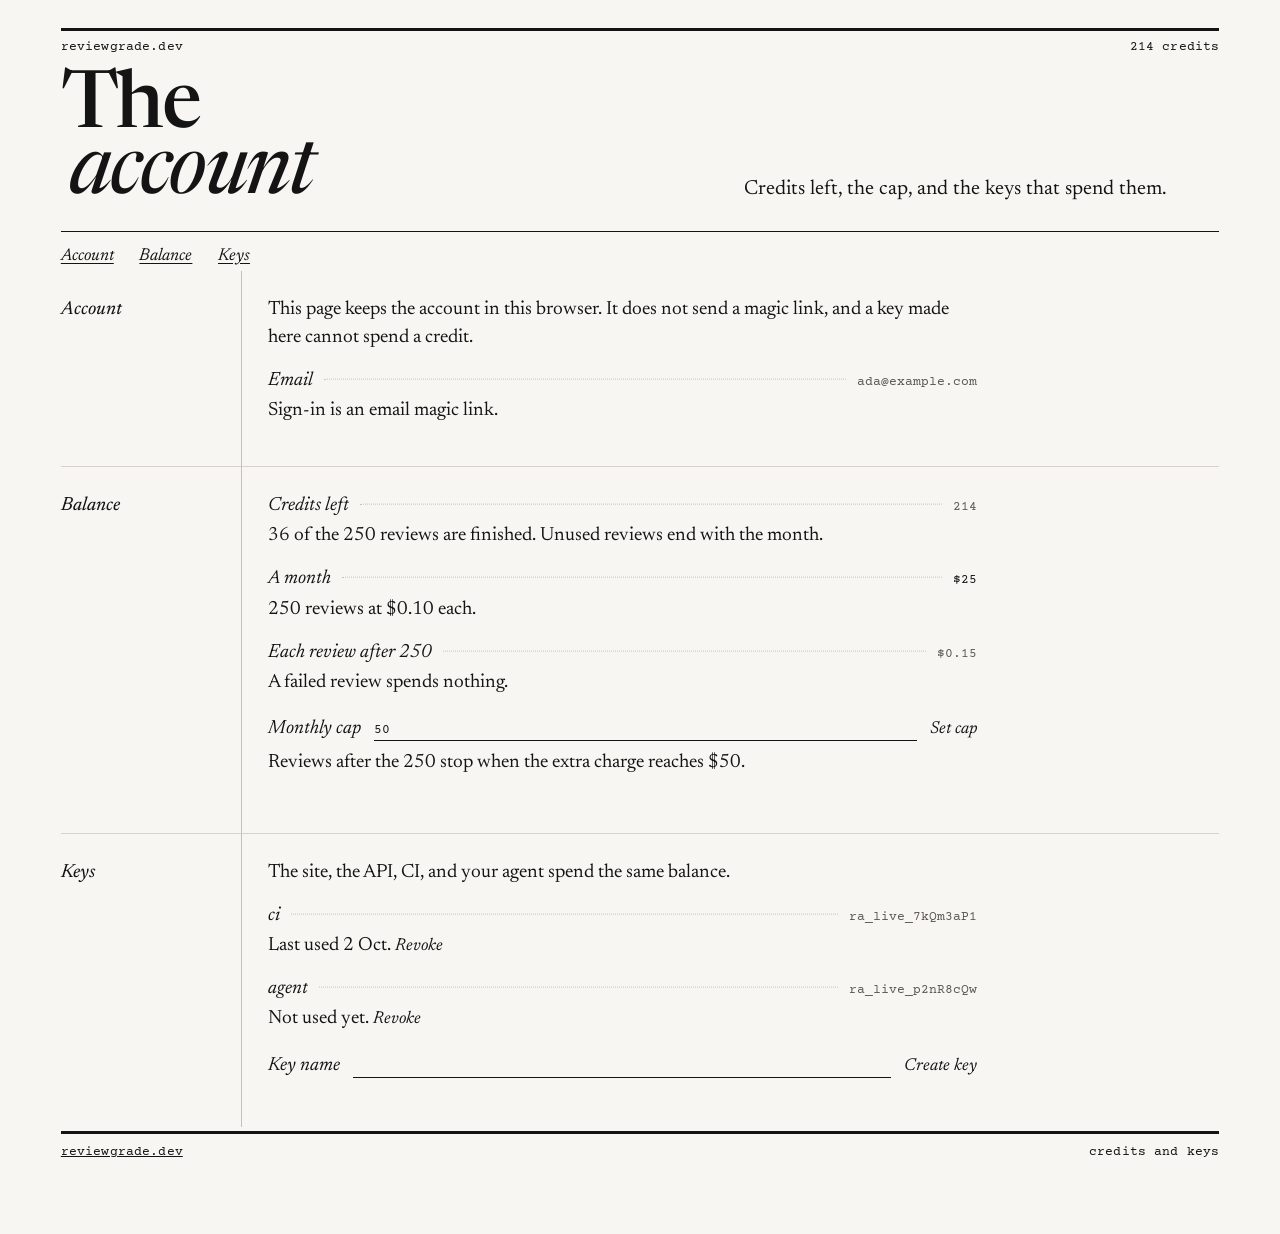
==== site/account.html @ 8f849b23 "feat(site): add the account page The account page shows credits left, the month, and the cap. The re" ====
<!DOCTYPE html>
<html lang="en">
<head>
  <meta charset="utf-8">
  <meta name="viewport" content="width=device-width, initial-scale=1">
  <title>Account, Review grade</title>
  <meta name="description" content="Credits left, the cap, and the keys that spend them.">
  <link rel="icon" href="data:image/svg+xml,%3Csvg xmlns='http://www.w3.org/2000/svg' viewBox='0 0 32 32'%3E%3Crect fill='%23f7f6f3' width='32' height='32'/%3E%3Cpath d='M5 23h22' stroke='%23b42318' stroke-width='2'/%3E%3C/svg%3E">
  <link rel="icon" href="data:image/svg+xml,%3Csvg xmlns='http://www.w3.org/2000/svg' viewBox='0 0 32 32'%3E%3Crect fill='%23171614' width='32' height='32'/%3E%3Cpath d='M5 23h22' stroke='%23ee7a6c' stroke-width='2'/%3E%3C/svg%3E" media="(prefers-color-scheme: dark)">
  <link rel="preconnect" href="https://fonts.googleapis.com">
  <link rel="preconnect" href="https://fonts.gstatic.com" crossorigin>
  <link href="https://fonts.googleapis.com/css2?family=Courier+Prime:ital,wght@0,400;0,700;1,400&family=Newsreader:ital,opsz,wght@0,6..72,400;0,6..72,500;0,6..72,600;1,6..72,400;1,6..72,500&display=swap" rel="stylesheet">
  <link rel="stylesheet" href="tokens.css">
  <link rel="stylesheet" href="review.css">
</head>
<body>
  <a class="skip" href="#account">Skip to the account</a>
  <div class="page">
    <header>
      <div class="running">
        <a href="index.html">reviewgrade.dev</a>
        <span id="running-credits">214 credits</span>
      </div>
      <div class="hero">
        <h1 class="quiet">The <span class="grade">account</span></h1>
        <p class="dek">Credits left, the cap, and the keys that spend them.</p>
      </div>
      <nav aria-label="Account">
        <a href="#account">Account</a>
        <a href="#balance">Balance</a>
        <a href="#keys">Keys</a>
      </nav>
    </header>

    <div class="body">
      <section class="section" id="account">
        <h2 class="mark">Account</h2>
        <div class="copy">
          <p>This page keeps the account in this browser. It does not send a magic link, and a key made here cannot spend a credit.</p>
          <div class="offer">
            <span class="name">Email</span>
            <span class="leaders" aria-hidden="true"></span>
            <span class="price" id="email">ada@example.com</span>
          </div>
          <p class="detail">Sign-in is an email magic link.</p>
        </div>
      </section>

      <section class="section" id="balance">
        <h2 class="mark">Balance</h2>
        <div class="copy">
          <div class="offer">
            <span class="name">Credits left</span>
            <span class="leaders" aria-hidden="true"></span>
            <span class="price" id="left">214</span>
          </div>
          <p class="detail" id="used-line">36 of the 250 reviews are finished. Unused reviews end with the month.</p>

          <div class="offer month">
            <span class="name">A month</span>
            <span class="leaders" aria-hidden="true"></span>
            <span class="price">$25</span>
          </div>
          <p class="detail">250 reviews at $0.10 each.</p>

          <div class="offer">
            <span class="name">Each review after 250</span>
            <span class="leaders" aria-hidden="true"></span>
            <span class="price">$0.15</span>
          </div>
          <p class="detail">A failed review spends nothing.</p>

          <form class="field" id="cap-form">
            <label for="cap">Monthly cap</label>
            <input id="cap" name="cap" inputmode="numeric" autocomplete="off" value="50">
            <button class="act" type="submit">Set cap</button>
          </form>
          <p class="detail" id="cap-line">Reviews after the 250 stop when the extra charge reaches $50.</p>
          <p class="detail" id="cap-note" hidden></p>
        </div>
      </section>

      <section class="section" id="keys">
        <h2 class="mark">Keys</h2>
        <div class="copy">
          <p>The site, the API, CI, and your agent spend the same balance.</p>
          <div id="key-list">
            <div class="offer">
              <span class="name">ci</span>
              <span class="leaders" aria-hidden="true"></span>
              <span class="price">ra_live_7kQm3aP1</span>
            </div>
            <p class="detail">Last used 2 Oct. <button class="act" type="button">Revoke</button></p>
            <div class="offer">
              <span class="name">agent</span>
              <span class="leaders" aria-hidden="true"></span>
              <span class="price">ra_live_p2nR8cQw</span>
            </div>
            <p class="detail">Not used yet. <button class="act" type="button">Revoke</button></p>
          </div>

          <form class="field" id="key-form">
            <label for="key-name">Key name</label>
            <input id="key-name" name="name" autocomplete="off" maxlength="40">
            <button class="act" type="submit">Create key</button>
          </form>
          <p class="detail" id="key-note" hidden></p>
          <div class="secret" id="secret" hidden>
            <p>Copy this secret now. This page shows it once and does not call the API.</p>
            <pre><code id="secret-value"></code></pre>
            <button class="act" id="secret-hide" type="button">Hide secret</button>
          </div>
        </div>
      </section>
    </div>

    <footer>
      <a href="index.html">reviewgrade.dev</a>
      <span>credits and keys</span>
    </footer>
  </div>
  <script src="account.js"></script>
</body>
</html>
---- site/tokens.css ----
/* Review grade. Paper, ink, and one red mark. Each color is the day value, then the night value. */

:root {
  color-scheme: light dark;

  --paper: light-dark(#f7f6f3, #171614);
  --ink: light-dark(#141414, #f4f1ea);
  --muted: light-dark(#5c5954, #a39e96);
  --rule: light-dark(#d5d3cc, #322f2c);
  --spine: light-dark(#c4c1b8, #3f3c38);
  --red: light-dark(#b42318, #ee7a6c);
  --green: light-dark(#1a5c32, #74b892);
  --wash-add: light-dark(#e4f0e7, #1a2620);
  --wash-del: light-dark(#f8ebe8, #241e1c);
  --wash-bad: light-dark(#f6d4ce, #3a2c28);
  --wash-note: light-dark(#f8ece8, #261f1c);
  --wash-hot: light-dark(#f0c2ba, #46312d);
  --selection: light-dark(#f3cfc8, #3f2e2a);

  --serif: "Newsreader", "Iowan Old Style", Palatino, Georgia, serif;
  --mono: "Courier Prime", "Courier New", Courier, monospace;

  --text: 1.2rem;
  --text-dek: 1.28rem;
  --text-note: 1.05rem;
  --text-code: 0.92rem;
  --text-figure: 0.84rem;
  --text-meta: 0.82rem;
  --text-tag: 0.78rem;

  --page: 78rem;
  --measure: 46rem;
  --gutter: 11.25rem;
  --row: 1.65rem;
}
---- site/review.css ----
/* Components. The homepage and the specimen page both use this file. */

* { box-sizing: border-box; }

html { scroll-behavior: smooth; }

body {
  margin: 0;
  background: var(--paper);
  color: var(--ink);
  font-family: var(--serif);
  font-size: var(--text);
  line-height: 1.45;
  font-optical-sizing: auto;
  text-wrap: pretty;
}

::selection {
  background: var(--selection);
  color: var(--ink);
}

:focus-visible {
  outline: 2px solid var(--red);
  outline-offset: 3px;
}

.skip {
  position: absolute;
  left: 1rem;
  top: -4rem;
  background: var(--ink);
  color: var(--paper);
  padding: 0.4rem 0.7rem;
}

.skip:focus { top: 1rem; }

.page {
  max-width: var(--page);
  margin: 0 auto;
  padding: 1.75rem clamp(1.15rem, 3.5vw, 3rem) 4.5rem;
}

.running,
footer {
  display: flex;
  justify-content: space-between;
  gap: 1rem;
  font-family: var(--mono);
  font-size: var(--text-meta);
  letter-spacing: 0.01em;
}

.running {
  border-top: 3px solid var(--ink);
  padding-top: 0.45rem;
}

.running.in-copy { margin: 1.35rem 0 0.85rem; }

footer {
  border-top: 3px solid var(--ink);
  margin-top: 0.25rem;
  padding-top: 0.55rem;
}

.hero {
  display: grid;
  grid-template-columns: minmax(0, 1.15fr) minmax(16rem, 0.85fr);
  gap: 2rem 2.5rem;
  align-items: end;
  padding: 1.15rem 0 1.35rem;
  border-bottom: 1px solid var(--ink);
}

h1 {
  margin: 0;
  font-weight: 500;
  font-size: clamp(4.6rem, 8.6vw, 7.4rem);
  line-height: 0.84;
  letter-spacing: -0.03em;
}

h1 .grade {
  display: block;
  font-style: italic;
  font-weight: 450;
  padding-left: 0.12em;
}

h1.quiet {
  font-size: clamp(3.4rem, 6.2vw, 5.2rem);
}

.dek {
  margin: 0 0 0.35rem;
  font-size: var(--text-dek);
  line-height: 1.35;
  max-width: 28rem;
}

nav {
  display: flex;
  flex-wrap: wrap;
  gap: 0.35rem 1.6rem;
  padding: 0.75rem 0 0.15rem;
}

nav a {
  color: var(--ink);
  font-style: italic;
  font-size: 1.08rem;
  text-underline-offset: 0.18em;
}

nav a:hover { color: var(--red); }

a { color: inherit; }

.body { position: relative; }

.body::before {
  content: "";
  position: absolute;
  left: var(--gutter);
  top: 0;
  bottom: 0;
  width: 1px;
  background: var(--spine);
}

.section {
  display: grid;
  grid-template-columns: var(--gutter) minmax(0, 1fr);
  border-top: 1px solid var(--rule);
}

.section:first-child { border-top: 0; }

.mark {
  margin: 0;
  padding: 1.7rem 1.35rem 1rem 0;
  font-style: italic;
  font-weight: 450;
  font-size: var(--text);
  line-height: 1.25;
  position: sticky;
  top: 1rem;
  align-self: start;
}

.copy {
  padding: 1.55rem 0 2.6rem 1.7rem;
  max-width: var(--measure);
}

.copy p { margin: 0 0 0.95rem; }

.copy p:last-child { margin-bottom: 0; }

.wide { max-width: none; }

.file {
  margin: 0.35rem 0 0;
  padding: 0.4rem 0;
  border-top: 1px solid var(--ink);
  font-family: var(--mono);
  font-size: 0.86rem;
}

.hunk {
  display: grid;
  grid-template-columns: minmax(0, 1fr) minmax(15.5rem, 20.5rem);
  column-gap: 1.7rem;
  align-items: start;
}

.code {
  overflow-x: auto;
  font-family: var(--mono);
  font-size: var(--text-code);
  line-height: var(--row);
}

.row {
  display: grid;
  grid-template-columns: 2.15rem 0.9rem minmax(0, 1fr);
  column-gap: 0.4rem;
  height: var(--row);
}

.ln {
  text-align: right;
  color: var(--muted);
  font-variant-numeric: tabular-nums;
}

.ln.hot { color: var(--red); }

.sg { color: var(--muted); }

.src {
  white-space: pre;
  padding: 0 0.45rem;
}

.src.del {
  background: var(--wash-del);
  color: var(--red);
}

.src.add {
  background: var(--wash-add);
  color: var(--green);
}

.src.bad {
  background: var(--wash-bad);
  color: var(--red);
}

.sg.del,
.sg.bad { color: var(--red); }

.sg.add { color: var(--green); }

.markbad {
  text-decoration: underline;
  text-decoration-color: var(--red);
  text-decoration-thickness: 1.5px;
  text-underline-offset: 0.18em;
}

.note {
  margin-top: calc(var(--row) * 5);
  padding-top: 0.12rem;
  border-top: 1px solid var(--red);
  font-family: var(--serif);
  font-size: var(--text-note);
  line-height: 1.35;
}

.note.flush { margin-top: 0; }

.hunk:has(.row.bad:hover) .note,
.note:hover { background: var(--wash-note); }

.row.bad:hover .src { background: var(--wash-hot); }

.where {
  margin: 0 0 0.4rem;
  font-family: var(--mono);
  font-size: var(--text-tag);
  color: var(--red);
}

.note p { margin: 0 0 0.55rem; }

.note .break { font-style: italic; }

.tag {
  font-family: var(--mono);
  font-style: normal;
  font-size: var(--text-tag);
  margin-right: 0.4rem;
  color: var(--muted);
}

.fig { margin: 1.35rem 0 0; }

.fig + p { margin-top: 1.15rem; }

.figcap {
  margin: 0 0 0.35rem;
  font-style: italic;
}

pre {
  margin: 0;
  padding: 0.85rem 0 0.95rem;
  border-top: 1px solid var(--ink);
  border-bottom: 1px solid var(--ink);
  background: transparent;
  font-family: var(--mono);
  font-size: var(--text-figure);
  line-height: 1.55;
  overflow-x: auto;
  white-space: pre-wrap;
  overflow-wrap: break-word;
  max-width: 100%;
}

.offer {
  display: flex;
  align-items: baseline;
  gap: 0.7rem;
  margin: 0 0 0.15rem;
}

.offer .name { font-style: italic; }

.leaders {
  flex: 1;
  border-bottom: 1px dotted var(--spine);
  transform: translateY(-0.28em);
}

.offer .price {
  font-family: var(--mono);
  font-size: var(--text-figure);
  color: var(--muted);
  white-space: nowrap;
}

.detail {
  margin: 0 0 1.15rem;
  color: var(--ink);
}

.field {
  display: flex;
  flex-wrap: wrap;
  align-items: baseline;
  gap: 0.35rem 0.8rem;
  margin: 1.15rem 0 0.35rem;
}

.field label {
  font-style: italic;
}

.field input {
  flex: 1 1 8rem;
  min-width: 0;
  margin: 0;
  padding: 0.15rem 0;
  border: 0;
  border-bottom: 1px solid var(--ink);
  border-radius: 0;
  background: transparent;
  color: var(--ink);
  font-family: var(--mono);
  font-size: var(--text-figure);
}

.act {
  margin: 0;
  padding: 0;
  border: 0;
  background: none;
  color: var(--ink);
  font-family: var(--serif);
  font-style: italic;
  font-size: 1.08rem;
  cursor: pointer;
}

.act:hover { color: var(--red); }

.secret { margin-top: 1.15rem; }

.offer.month .price {
  color: var(--ink);
}

.home #price .rate {
  white-space: nowrap;
  background-image: linear-gradient(var(--ink), var(--ink));
  background-repeat: no-repeat;
  background-position: left calc(100% - 0.12em);
  background-size: 100% 1px;
}

.swatches {
  display: grid;
  grid-template-columns: repeat(auto-fill, minmax(7.5rem, 1fr));
  gap: 1.1rem 1.25rem;
  margin: 0;
  padding: 0;
  list-style: none;
}

.swatches li { margin: 0; }

.chip {
  display: block;
  height: 3.2rem;
  border: 1px solid var(--rule);
  margin-bottom: 0.4rem;
}

.swatches .name {
  display: block;
  font-family: var(--mono);
  font-size: var(--text-tag);
  color: var(--muted);
}

.swatches .role {
  display: block;
  font-style: italic;
  font-size: 1.02rem;
  line-height: 1.3;
}

.sample-serif { margin: 0 0 0.85rem; }

.sample-mono {
  margin: 0 0 0.35rem;
  font-family: var(--mono);
  font-size: var(--text-figure);
  white-space: pre;
}

.copy p.sample-mono { margin: 0; line-height: 1.55; }

.copy p.sample-mono + p:not(.sample-mono) { margin-top: 0.95rem; }

.rules { margin: 0; }

.rules div { margin: 0 0 1rem; }

.rules p {
  margin: 0.35rem 0 0;
  font-style: italic;
}

.rule-mast { border-top: 3px solid var(--ink); }

.rule-ink { border-top: 1px solid var(--ink); }

.rule-section { border-top: 1px solid var(--rule); }

.rule-dot { border-top: 1px dotted var(--spine); }

.running a { text-decoration: none; }

.running a:hover { color: var(--red); }

.sample-mono.is-muted { color: var(--muted); }

@media (max-width: 980px) {
  .hunk { grid-template-columns: minmax(0, 1fr); }
  .note { margin-top: 0.9rem; }
  .note.flush { margin-top: 0.9rem; }
  .body::before { display: none; }
  .section { grid-template-columns: minmax(0, 1fr); }
  .mark {
    position: static;
    padding: 1.15rem 0 0;
  }
  .copy {
    padding: 0.45rem 0 1.8rem;
    min-width: 0;
  }
  .hunk,
  .code,
  pre { min-width: 0; }
}

@media (max-width: 760px) {
  h1 { font-size: 4.15rem; }
  .hero { grid-template-columns: 1fr; gap: 0.9rem; align-items: start; }
  .dek { margin: 0; }
  .running { flex-wrap: wrap; }
  footer { flex-direction: column; align-items: flex-start; gap: 0.3rem; }
  .hunk { --row: 1.4rem; }
  .code { font-size: 0.78rem; }
  .row { grid-template-columns: 1.7rem 0.75rem minmax(0, 1fr); }
}

@media (prefers-reduced-motion: no-preference) {
  .home .running {
    border-top-color: transparent;
    background-image: linear-gradient(var(--ink), var(--ink));
    background-repeat: no-repeat;
    background-position: top left;
    background-size: 0 3px;
    animation: draw-mast 680ms linear forwards;
  }

  .home .hero {
    border-bottom-color: transparent;
    background-image: linear-gradient(var(--ink), var(--ink));
    background-repeat: no-repeat;
    background-position: bottom left;
    background-size: 0 1px;
    animation: draw-rule 560ms linear 140ms forwards;
  }

  .home .body::before {
    transform-origin: top center;
    animation: draw-spine 1000ms linear 80ms forwards;
  }

  @supports (animation-timeline: view()) {
    .home .markbad {
      text-decoration: none;
      background-image: linear-gradient(var(--red), var(--red));
      background-repeat: no-repeat;
      background-position: left calc(100% - 0.18em);
      background-size: 100% 1.5px;
      animation-name: draw-mark;
      animation-duration: auto;
      animation-timing-function: linear;
      animation-fill-mode: both;
      animation-timeline: view();
      animation-range: entry 0% cover 30%;
    }

    .home .note {
      border-top-color: transparent;
      background-image: linear-gradient(var(--red), var(--red));
      background-repeat: no-repeat;
      background-position: top left;
      background-size: 100% 1px;
      animation-name: draw-note;
      animation-duration: auto;
      animation-timing-function: linear;
      animation-fill-mode: both;
      animation-timeline: view();
      animation-range: entry 0% entry 36px;
    }

    .home .offer {
      view-timeline-name: --offer;
    }

    .home .leaders {
      animation-name: draw-leaders;
      animation-duration: auto;
      animation-timing-function: linear;
      animation-fill-mode: both;
      animation-timeline: --offer;
      animation-range: entry 0% entry 100%;
    }

    .home #price .rate {
      animation-name: draw-rate;
      animation-duration: auto;
      animation-timing-function: linear;
      animation-fill-mode: both;
      animation-timeline: view();
      animation-range: contain 0% contain 60%;
    }

    .home footer {
      border-top-color: transparent;
      background-image: linear-gradient(var(--ink), var(--ink));
      background-repeat: no-repeat;
      background-position: top left;
      background-size: 100% 3px;
      animation-name: draw-mast;
      animation-duration: auto;
      animation-timing-function: linear;
      animation-fill-mode: both;
      animation-timeline: view();
      animation-range: entry 0% entry 100%;
    }
  }
}

@keyframes draw-mast {
  from { background-size: 0 3px; }
  to { background-size: 100% 3px; }
}
@keyframes draw-rule { to { background-size: 100% 1px; } }
@keyframes draw-spine { from { transform: scaleY(0); } to { transform: scaleY(1); } }
@keyframes draw-mark { from { background-size: 0 1.5px; } to { background-size: 100% 1.5px; } }
@keyframes draw-note { from { background-size: 0 1px; } to { background-size: 100% 1px; } }
@keyframes draw-leaders { from { clip-path: inset(0 100% 0 0); } to { clip-path: inset(0 0 0 0); } }
@keyframes draw-rate {
  from { background-size: 0 1px; }
  to { background-size: 100% 1px; }
}

@media (prefers-reduced-motion: reduce) {
  html { scroll-behavior: auto; }
  .home .running,
  .home .hero,
  .home .body::before,
  .home .markbad,
  .home .note,
  .home .leaders,
  .home #price .rate,
  .home footer {
    animation: none;
  }
}
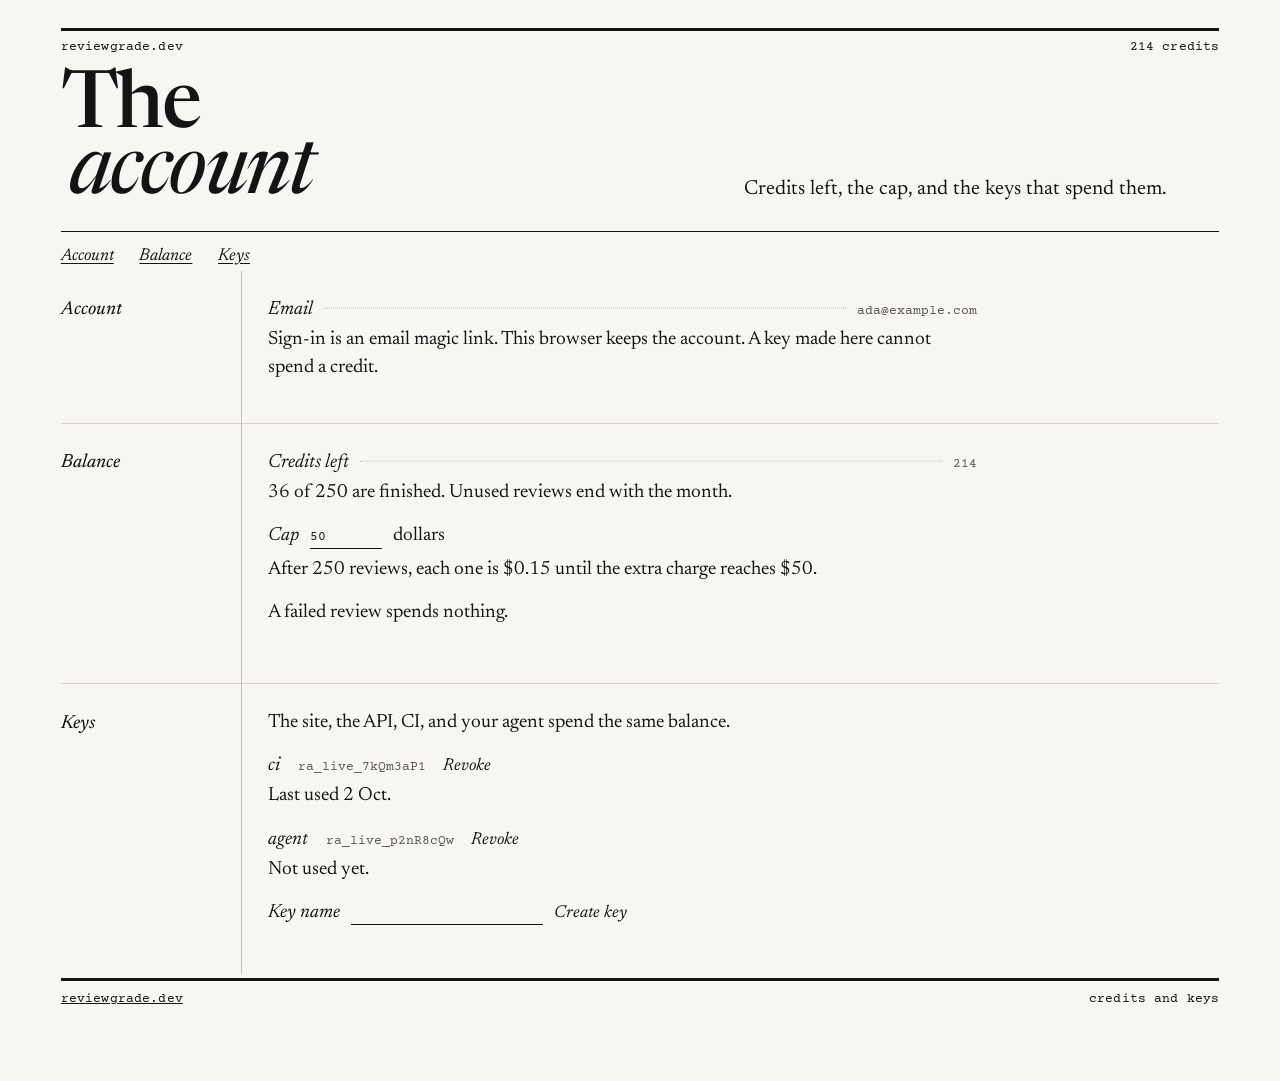
==== commit b8b4be83: "fix(site): keep account controls with their values The cap is a short field. Typing a whole number u" ====
--- a/site/account.html
+++ b/site/account.html
@@ -36,13 +36,12 @@
       <section class="section" id="account">
         <h2 class="mark">Account</h2>
         <div class="copy">
-          <p>This page keeps the account in this browser. It does not send a magic link, and a key made here cannot spend a credit.</p>
           <div class="offer">
             <span class="name">Email</span>
             <span class="leaders" aria-hidden="true"></span>
             <span class="price" id="email">ada@example.com</span>
           </div>
-          <p class="detail">Sign-in is an email magic link.</p>
+          <p class="detail">Sign-in is an email magic link. This browser keeps the account. A key made here cannot spend a credit.</p>
         </div>
       </section>
 
@@ -54,28 +53,15 @@
             <span class="leaders" aria-hidden="true"></span>
             <span class="price" id="left">214</span>
           </div>
-          <p class="detail" id="used-line">36 of the 250 reviews are finished. Unused reviews end with the month.</p>
-
-          <div class="offer month">
-            <span class="name">A month</span>
-            <span class="leaders" aria-hidden="true"></span>
-            <span class="price">$25</span>
-          </div>
-          <p class="detail">250 reviews at $0.10 each.</p>
-
-          <div class="offer">
-            <span class="name">Each review after 250</span>
-            <span class="leaders" aria-hidden="true"></span>
-            <span class="price">$0.15</span>
-          </div>
-          <p class="detail">A failed review spends nothing.</p>
+          <p class="detail" id="used-line">36 of 250 are finished. Unused reviews end with the month.</p>
 
           <form class="field" id="cap-form">
-            <label for="cap">Monthly cap</label>
+            <label for="cap">Cap</label>
             <input id="cap" name="cap" inputmode="numeric" autocomplete="off" value="50">
-            <button class="act" type="submit">Set cap</button>
+            <span>dollars</span>
           </form>
-          <p class="detail" id="cap-line">Reviews after the 250 stop when the extra charge reaches $50.</p>
+          <p class="detail" id="cap-line">After 250 reviews, each one is $0.15 until the extra charge reaches $50.</p>
+          <p class="detail">A failed review spends nothing.</p>
           <p class="detail" id="cap-note" hidden></p>
         </div>
       </section>
@@ -85,18 +71,18 @@
         <div class="copy">
           <p>The site, the API, CI, and your agent spend the same balance.</p>
           <div id="key-list">
-            <div class="offer">
+            <div class="key">
               <span class="name">ci</span>
-              <span class="leaders" aria-hidden="true"></span>
-              <span class="price">ra_live_7kQm3aP1</span>
+              <span class="prefix">ra_live_7kQm3aP1</span>
+              <button class="act" type="button">Revoke</button>
+              <p class="detail">Last used 2 Oct.</p>
             </div>
-            <p class="detail">Last used 2 Oct. <button class="act" type="button">Revoke</button></p>
-            <div class="offer">
+            <div class="key">
               <span class="name">agent</span>
-              <span class="leaders" aria-hidden="true"></span>
-              <span class="price">ra_live_p2nR8cQw</span>
+              <span class="prefix">ra_live_p2nR8cQw</span>
+              <button class="act" type="button">Revoke</button>
+              <p class="detail">Not used yet.</p>
             </div>
-            <p class="detail">Not used yet. <button class="act" type="button">Revoke</button></p>
           </div>
 
           <form class="field" id="key-form">
--- a/site/review.css
+++ b/site/review.css
@@ -320,10 +320,17 @@
 
 .field {
   display: flex;
-  flex-wrap: wrap;
+  flex-wrap: nowrap;
   align-items: baseline;
-  gap: 0.35rem 0.8rem;
-  margin: 1.15rem 0 0.35rem;
+  justify-content: flex-start;
+  gap: 0.45rem 0.7rem;
+  margin: 0.2rem 0 0.35rem;
+}
+
+.field label,
+.field .act {
+  flex: 0 0 auto;
+  white-space: nowrap;
 }
 
 .field label {
@@ -331,8 +338,10 @@
 }
 
 .field input {
-  flex: 1 1 8rem;
+  flex: 0 1 12rem;
+  width: 12rem;
   min-width: 0;
+  max-width: 100%;
   margin: 0;
   padding: 0.15rem 0;
   border: 0;
@@ -342,6 +351,40 @@
   color: var(--ink);
   font-family: var(--mono);
   font-size: var(--text-figure);
+}
+
+.field input#cap {
+  flex: 0 0 4.5rem;
+  width: 4.5rem;
+}
+
+.key {
+  display: grid;
+  grid-template-columns: minmax(0, max-content) minmax(0, max-content) auto;
+  column-gap: 1.1rem;
+  row-gap: 0.15rem;
+  align-items: baseline;
+  justify-content: start;
+  min-width: 0;
+  max-width: 100%;
+  margin: 0 0 0.95rem;
+}
+
+.key .name {
+  font-style: italic;
+  overflow-wrap: anywhere;
+}
+
+.key .prefix {
+  font-family: var(--mono);
+  font-size: var(--text-figure);
+  color: var(--muted);
+  overflow-wrap: anywhere;
+}
+
+.copy .key .detail {
+  grid-column: 1 / -1;
+  margin: 0;
 }
 
 .act {
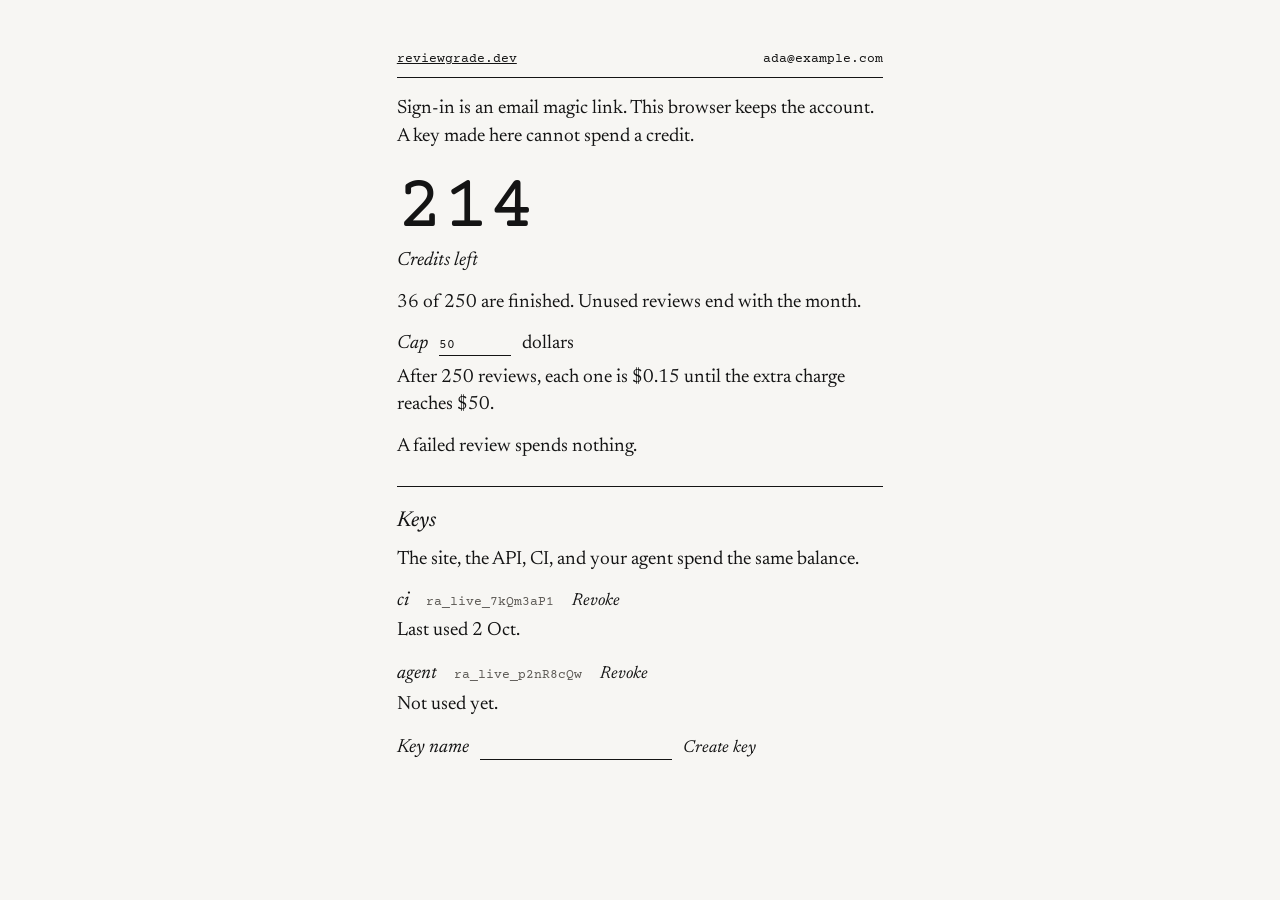
==== commit 06b4e58e: "feat(site): make the account page a ledger The account page no longer uses the homepage title, conte" ====
--- a/site/account.html
+++ b/site/account.html
@@ -13,97 +13,58 @@
   <link rel="stylesheet" href="tokens.css">
   <link rel="stylesheet" href="review.css">
 </head>
-<body>
-  <a class="skip" href="#account">Skip to the account</a>
+<body class="account">
+  <a class="skip" href="#balance">Skip to the balance</a>
   <div class="page">
     <header>
-      <div class="running">
-        <a href="index.html">reviewgrade.dev</a>
-        <span id="running-credits">214 credits</span>
-      </div>
-      <div class="hero">
-        <h1 class="quiet">The <span class="grade">account</span></h1>
-        <p class="dek">Credits left, the cap, and the keys that spend them.</p>
-      </div>
-      <nav aria-label="Account">
-        <a href="#account">Account</a>
-        <a href="#balance">Balance</a>
-        <a href="#keys">Keys</a>
-      </nav>
+      <a href="index.html">reviewgrade.dev</a>
+      <span id="email">ada@example.com</span>
     </header>
-
-    <div class="body">
-      <section class="section" id="account">
-        <h2 class="mark">Account</h2>
-        <div class="copy">
-          <div class="offer">
-            <span class="name">Email</span>
-            <span class="leaders" aria-hidden="true"></span>
-            <span class="price" id="email">ada@example.com</span>
+    <main>
+      <p>Sign-in is an email magic link. This browser keeps the account. A key made here cannot spend a credit.</p>
+      <section id="balance">
+        <p id="left" class="count">214</p>
+        <p>Credits left</p>
+        <p id="used-line">36 of 250 are finished. Unused reviews end with the month.</p>
+        <form id="cap-form" class="field">
+          <label for="cap">Cap</label>
+          <input id="cap" name="cap" inputmode="numeric" autocomplete="off" value="50">
+          <span>dollars</span>
+        </form>
+        <p id="cap-line">After 250 reviews, each one is $0.15 until the extra charge reaches $50.</p>
+        <p>A failed review spends nothing.</p>
+        <p id="cap-note" hidden></p>
+      </section>
+      <section id="keys">
+        <h2>Keys</h2>
+        <p>The site, the API, CI, and your agent spend the same balance.</p>
+        <div id="key-list">
+          <div class="key">
+            <span class="name">ci</span>
+            <span class="prefix">ra_live_7kQm3aP1</span>
+            <button class="act" type="button">Revoke</button>
+            <p class="detail">Last used 2 Oct.</p>
           </div>
-          <p class="detail">Sign-in is an email magic link. This browser keeps the account. A key made here cannot spend a credit.</p>
+          <div class="key">
+            <span class="name">agent</span>
+            <span class="prefix">ra_live_p2nR8cQw</span>
+            <button class="act" type="button">Revoke</button>
+            <p class="detail">Not used yet.</p>
+          </div>
+        </div>
+        <form id="key-form" class="field">
+          <label for="key-name">Key name</label>
+          <input id="key-name" name="name" autocomplete="off" maxlength="40">
+          <button class="act" type="submit">Create key</button>
+        </form>
+        <p id="key-note" hidden></p>
+        <div class="secret" id="secret" hidden>
+          <p>Copy this secret now. This page shows it once and does not call the API.</p>
+          <pre><code id="secret-value"></code></pre>
+          <button class="act" id="secret-hide" type="button">Hide secret</button>
         </div>
       </section>
-
-      <section class="section" id="balance">
-        <h2 class="mark">Balance</h2>
-        <div class="copy">
-          <div class="offer">
-            <span class="name">Credits left</span>
-            <span class="leaders" aria-hidden="true"></span>
-            <span class="price" id="left">214</span>
-          </div>
-          <p class="detail" id="used-line">36 of 250 are finished. Unused reviews end with the month.</p>
-
-          <form class="field" id="cap-form">
-            <label for="cap">Cap</label>
-            <input id="cap" name="cap" inputmode="numeric" autocomplete="off" value="50">
-            <span>dollars</span>
-          </form>
-          <p class="detail" id="cap-line">After 250 reviews, each one is $0.15 until the extra charge reaches $50.</p>
-          <p class="detail">A failed review spends nothing.</p>
-          <p class="detail" id="cap-note" hidden></p>
-        </div>
-      </section>
-
-      <section class="section" id="keys">
-        <h2 class="mark">Keys</h2>
-        <div class="copy">
-          <p>The site, the API, CI, and your agent spend the same balance.</p>
-          <div id="key-list">
-            <div class="key">
-              <span class="name">ci</span>
-              <span class="prefix">ra_live_7kQm3aP1</span>
-              <button class="act" type="button">Revoke</button>
-              <p class="detail">Last used 2 Oct.</p>
-            </div>
-            <div class="key">
-              <span class="name">agent</span>
-              <span class="prefix">ra_live_p2nR8cQw</span>
-              <button class="act" type="button">Revoke</button>
-              <p class="detail">Not used yet.</p>
-            </div>
-          </div>
-
-          <form class="field" id="key-form">
-            <label for="key-name">Key name</label>
-            <input id="key-name" name="name" autocomplete="off" maxlength="40">
-            <button class="act" type="submit">Create key</button>
-          </form>
-          <p class="detail" id="key-note" hidden></p>
-          <div class="secret" id="secret" hidden>
-            <p>Copy this secret now. This page shows it once and does not call the API.</p>
-            <pre><code id="secret-value"></code></pre>
-            <button class="act" id="secret-hide" type="button">Hide secret</button>
-          </div>
-        </div>
-      </section>
-    </div>
-
-    <footer>
-      <a href="index.html">reviewgrade.dev</a>
-      <span>credits and keys</span>
-    </footer>
+    </main>
   </div>
   <script src="account.js"></script>
 </body>
--- a/site/review.css
+++ b/site/review.css
@@ -631,3 +631,74 @@
     animation: none;
   }
 }
+
+body.account .page {
+  max-width: 36rem;
+}
+
+body.account header {
+  display: flex;
+  justify-content: space-between;
+  align-items: baseline;
+  font-family: var(--mono);
+  font-size: var(--text-meta);
+  color: var(--ink);
+  border-bottom: 1px solid var(--ink);
+  padding: 1.4rem 0 0.45rem;
+}
+
+body.account header a {
+  color: inherit;
+}
+
+body.account header a:hover {
+  color: var(--red);
+}
+
+body.account main > p:first-child {
+  font-family: var(--serif);
+  margin: 1.1rem 0 0;
+  max-width: none;
+}
+
+body.account main p {
+  margin: 0 0 0.85rem;
+}
+
+body.account section > p:last-of-type {
+  margin-bottom: 0;
+}
+
+body.account .count {
+  font-family: var(--mono);
+  font-size: clamp(3.4rem, 12vw, 4.8rem);
+  line-height: 0.9;
+  margin: 1.5rem 0 0.2rem;
+  color: var(--ink);
+  font-weight: 400;
+  font-style: normal;
+}
+
+body.account .count + p {
+  font-style: italic;
+  margin: 0 0 0.85rem;
+}
+
+body.account #keys {
+  border-top: 1px solid var(--ink);
+  margin-top: 1.6rem;
+  padding-top: 1.15rem;
+}
+
+body.account h2 {
+  position: static;
+  font-style: italic;
+  font-weight: 450;
+  font-size: 1.35rem;
+  margin: 0 0 0.55rem;
+}
+
+body.account .key .detail {
+  grid-column: 1 / -1;
+  margin: 0;
+}
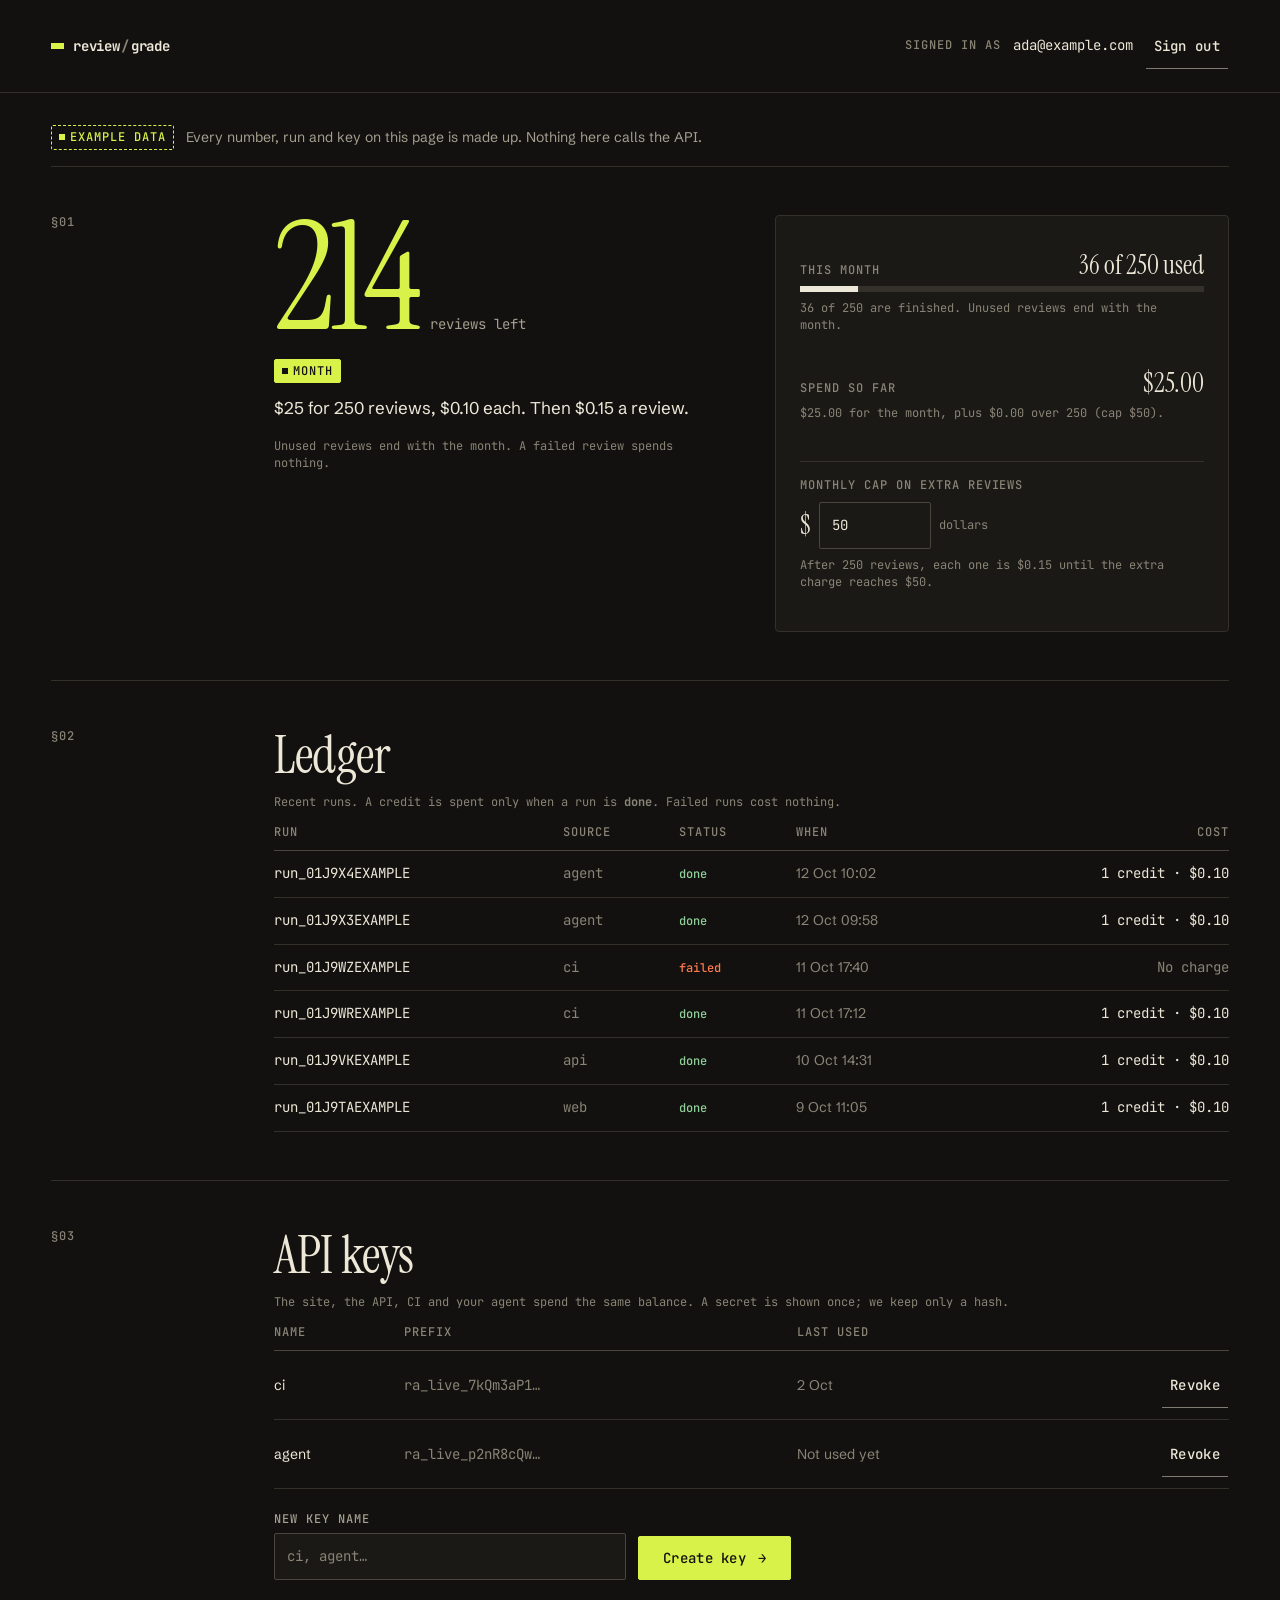
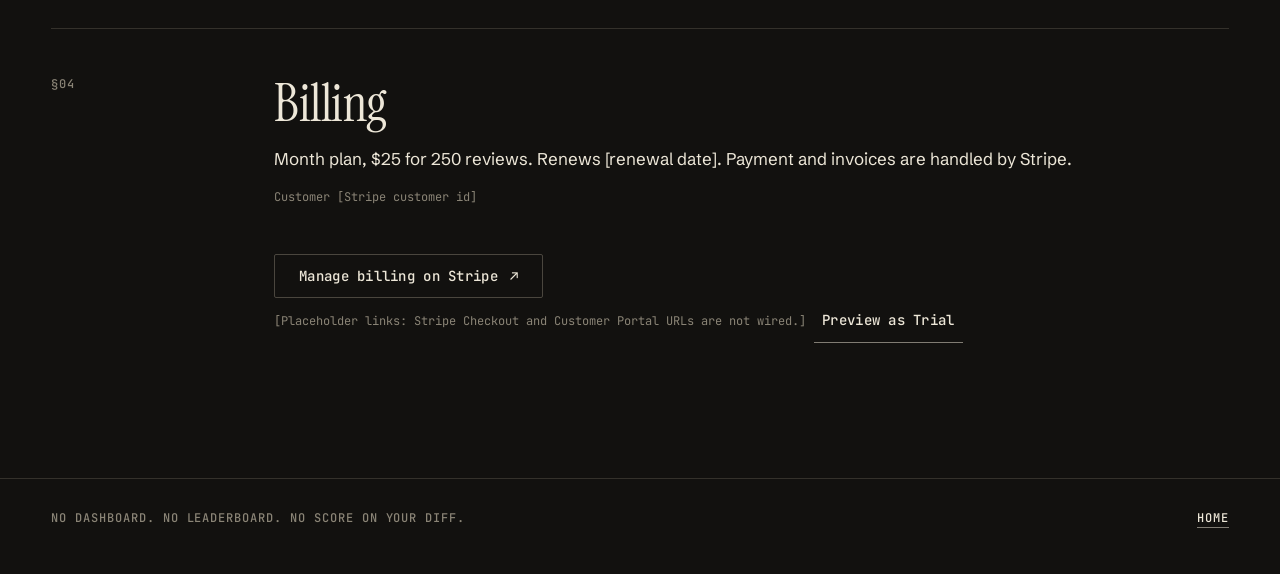
==== commit 8c6a478d: "feat(site): redraw the pages on one sheet The homepage, account, and system pages share the night-pa" ====
--- a/site/account.html
+++ b/site/account.html
@@ -1,71 +1,125 @@
 <!DOCTYPE html>
-<html lang="en">
+<html lang="en" class="no-js">
 <head>
   <meta charset="utf-8">
   <meta name="viewport" content="width=device-width, initial-scale=1">
   <title>Account, Review grade</title>
-  <meta name="description" content="Credits left, the cap, and the keys that spend them.">
-  <link rel="icon" href="data:image/svg+xml,%3Csvg xmlns='http://www.w3.org/2000/svg' viewBox='0 0 32 32'%3E%3Crect fill='%23f7f6f3' width='32' height='32'/%3E%3Cpath d='M5 23h22' stroke='%23b42318' stroke-width='2'/%3E%3C/svg%3E">
-  <link rel="icon" href="data:image/svg+xml,%3Csvg xmlns='http://www.w3.org/2000/svg' viewBox='0 0 32 32'%3E%3Crect fill='%23171614' width='32' height='32'/%3E%3Cpath d='M5 23h22' stroke='%23ee7a6c' stroke-width='2'/%3E%3C/svg%3E" media="(prefers-color-scheme: dark)">
+  <meta name="description" content="Credits left, the cap, the runs that spent them, and the keys that spend them.">
+  <link rel="icon" href="data:image/svg+xml,%3Csvg xmlns='http://www.w3.org/2000/svg' viewBox='0 0 32 32'%3E%3Crect fill='%2312110f' width='32' height='32'/%3E%3Crect x='6' y='13' width='20' height='7' fill='%23d9f24a'/%3E%3C/svg%3E">
   <link rel="preconnect" href="https://fonts.googleapis.com">
   <link rel="preconnect" href="https://fonts.gstatic.com" crossorigin>
-  <link href="https://fonts.googleapis.com/css2?family=Courier+Prime:ital,wght@0,400;0,700;1,400&family=Newsreader:ital,opsz,wght@0,6..72,400;0,6..72,500;0,6..72,600;1,6..72,400;1,6..72,500&display=swap" rel="stylesheet">
+  <link href="https://fonts.googleapis.com/css2?family=Instrument+Serif:ital@0;1&family=JetBrains+Mono:wght@400;500;700&family=Schibsted+Grotesk:wght@400;500;600&display=swap" rel="stylesheet">
   <link rel="stylesheet" href="tokens.css">
-  <link rel="stylesheet" href="review.css">
+  <link rel="stylesheet" href="site.css">
+  <link rel="stylesheet" href="home.css">
+  <link rel="stylesheet" href="account-v2.css">
+  <script>document.documentElement.classList.remove('no-js')</script>
 </head>
-<body class="account">
+<body class="acct">
   <a class="skip" href="#balance">Skip to the balance</a>
-  <div class="page">
-    <header>
-      <a href="index.html">reviewgrade.dev</a>
-      <span id="email">ada@example.com</span>
-    </header>
-    <main>
-      <p>Sign-in is an email magic link. This browser keeps the account. A key made here cannot spend a credit.</p>
-      <section id="balance">
-        <p id="left" class="count">214</p>
-        <p>Credits left</p>
-        <p id="used-line">36 of 250 are finished. Unused reviews end with the month.</p>
-        <form id="cap-form" class="field">
-          <label for="cap">Cap</label>
-          <input id="cap" name="cap" inputmode="numeric" autocomplete="off" value="50">
-          <span>dollars</span>
+  <header class="top wrap">
+    <a class="mark" href="index.html" aria-label="Review grade, home"><span class="mark__sq" aria-hidden="true"></span>review<span>/</span>grade</a>
+    <div class="who">
+      <span class="meta">Signed in as</span> <span id="email" class="who__email">ada@example.com</span>
+      <button class="btn btn--quiet link" type="button" id="sign-out">Sign out</button>
+    </div>
+  </header>
+
+  <main class="wrap acct__main">
+    <p class="example rv"><span class="tag tag--todo">example data</span> Every number, run and key on this page is made up. Nothing here calls the API.</p>
+    <p class="hint rv" id="signout-note" hidden>Sign-out is a magic-link session; this demo page has no session to end.</p>
+
+    <!-- Balance -->
+    <section id="balance" class="acct__band" aria-labelledby="bal-h">
+      <div class="band__label"><p class="eyebrow rv">§01</p></div>
+      <div class="bal">
+        <div class="bal__hero rv">
+          <h1 id="bal-h" class="vh">Balance</h1>
+          <p class="bal__num"><span id="left" class="count">214</span><span class="bal__unit">reviews left</span></p>
+          <p class="bal__plan"><span class="tag tag--mark" id="plan-tag">Month</span> <span id="plan-line">$25 for 250 reviews, $0.10 each. Then $0.15 a review.</span></p>
+          <p class="hint">Unused reviews end with the month. A failed review spends nothing.</p>
+        </div>
+
+        <div class="usage rv" style="--i:1">
+          <div class="usage__row"><span class="meta">This month</span><span class="usage__val"><b id="used">36</b> of <span id="included">250</span> used</span></div>
+          <div class="meterbar" aria-hidden="true"><i id="used-bar"></i></div>
+          <p class="hint" id="used-line">36 of 250 are finished. Unused reviews end with the month.</p>
+
+          <div class="usage__row"><span class="meta">Spend so far</span><span class="usage__val" id="spend">$25.00</span></div>
+          <p class="hint" id="spend-line">$25.00 for the month, plus $0.00 over 250.</p>
+
+          <form id="cap-form" class="cap">
+            <label for="cap" class="meta">Monthly cap on extra reviews</label>
+            <div class="cap__ctl"><span class="cap__sym" aria-hidden="true">$</span><input id="cap" class="input" name="cap" inputmode="numeric" autocomplete="off" value="50" aria-describedby="cap-line"><span class="hint">dollars</span></div>
+            <p class="hint" id="cap-line">After 250 reviews, each one is $0.15 until the extra charge reaches $50.</p>
+            <p class="hint cap__err" id="cap-note" role="status" hidden></p>
+          </form>
+        </div>
+      </div>
+    </section>
+
+    <!-- Ledger -->
+    <section id="ledger" class="acct__band" aria-labelledby="led-h">
+      <div class="band__label"><p class="eyebrow rv">§02</p></div>
+      <div>
+        <h2 id="led-h" class="h2 rv">Ledger</h2>
+        <p class="hint rv">Recent runs. A credit is spent only when a run is <b>done</b>. Failed runs cost nothing.</p>
+        <table class="runs rv" style="--i:1">
+          <caption class="vh">Recent runs, example data</caption>
+          <thead><tr><th scope="col">Run</th><th scope="col">Source</th><th scope="col">Status</th><th scope="col">When</th><th scope="col" class="r">Cost</th></tr></thead>
+          <tbody id="runs"></tbody>
+        </table>
+      </div>
+    </section>
+
+    <!-- Keys -->
+    <section id="keys" class="acct__band" aria-labelledby="keys-h">
+      <div class="band__label"><p class="eyebrow rv">§03</p></div>
+      <div>
+        <h2 id="keys-h" class="h2 rv">API keys</h2>
+        <p class="hint rv">The site, the API, CI and your agent spend the same balance. A secret is shown once; we keep only a hash.</p>
+        <table class="runs keys rv" style="--i:1">
+          <caption class="vh">API keys</caption>
+          <thead><tr><th scope="col">Name</th><th scope="col">Prefix</th><th scope="col">Last used</th><th scope="col" class="r"><span class="vh">Action</span></th></tr></thead>
+          <tbody id="key-list"></tbody>
+        </table>
+        <form id="key-form" class="keyform rv" style="--i:2">
+          <div class="field"><label for="key-name">New key name</label><input class="input" id="key-name" name="name" autocomplete="off" maxlength="40" placeholder="ci, agent…"></div>
+          <button class="btn btn--mark" type="submit">Create key <span class="arr" aria-hidden="true">→</span></button>
         </form>
-        <p id="cap-line">After 250 reviews, each one is $0.15 until the extra charge reaches $50.</p>
-        <p>A failed review spends nothing.</p>
-        <p id="cap-note" hidden></p>
-      </section>
-      <section id="keys">
-        <h2>Keys</h2>
-        <p>The site, the API, CI, and your agent spend the same balance.</p>
-        <div id="key-list">
-          <div class="key">
-            <span class="name">ci</span>
-            <span class="prefix">ra_live_7kQm3aP1</span>
-            <button class="act" type="button">Revoke</button>
-            <p class="detail">Last used 2 Oct.</p>
+        <p id="key-note" class="hint cap__err" role="status" hidden></p>
+        <div class="secret" id="secret" hidden>
+          <p class="secret__head"><span class="tag tag--breaks">shown once</span> Copy this secret now. This page will not show it again.</p>
+          <div class="secret__row">
+            <pre><code id="secret-value"></code></pre>
+            <button class="btn" type="button" id="secret-copy"><span id="copy-label">Copy</span></button>
           </div>
-          <div class="key">
-            <span class="name">agent</span>
-            <span class="prefix">ra_live_p2nR8cQw</span>
-            <button class="act" type="button">Revoke</button>
-            <p class="detail">Not used yet.</p>
+          <p class="hint" id="copy-note" role="status" aria-live="polite"></p>
+          <button class="btn btn--quiet link" id="secret-hide" type="button">I've stored it, hide secret</button>
+        </div>
+      </div>
+    </section>
+
+    <!-- Billing -->
+    <section id="billing" class="acct__band" aria-labelledby="bill-h">
+      <div class="band__label"><p class="eyebrow rv">§04</p></div>
+      <div>
+        <h2 id="bill-h" class="h2 rv">Billing</h2>
+        <div class="bill rv" style="--i:1">
+          <div>
+            <p id="bill-line">Month plan, $25 for 250 reviews. Renews [renewal date]. Payment and invoices are handled by Stripe.</p>
+            <p class="hint">Customer [Stripe customer id]</p>
+          </div>
+          <div class="bill__cta">
+            <a class="btn btn--mark" id="upgrade" href="#" hidden>Upgrade to Month, $25 <span class="arr" aria-hidden="true">→</span></a>
+            <a class="btn" id="manage" href="#">Manage billing on Stripe <span class="arr" aria-hidden="true">↗</span></a>
           </div>
         </div>
-        <form id="key-form" class="field">
-          <label for="key-name">Key name</label>
-          <input id="key-name" name="name" autocomplete="off" maxlength="40">
-          <button class="act" type="submit">Create key</button>
-        </form>
-        <p id="key-note" hidden></p>
-        <div class="secret" id="secret" hidden>
-          <p>Copy this secret now. This page shows it once and does not call the API.</p>
-          <pre><code id="secret-value"></code></pre>
-          <button class="act" id="secret-hide" type="button">Hide secret</button>
-        </div>
-      </section>
-    </main>
-  </div>
+        <p class="hint rv">[Placeholder links: Stripe Checkout and Customer Portal URLs are not wired.] <button class="btn btn--quiet link" type="button" id="plan-toggle">Preview as Trial</button></p>
+      </div>
+    </section>
+  </main>
+  <footer class="foot wrap"><span class="meta">No dashboard. No leaderboard. No score on your diff.</span><a class="link meta" href="index.html">Home</a></footer>
   <script src="account.js"></script>
 </body>
 </html>
--- a/site/tokens.css
+++ b/site/tokens.css
@@ -1,35 +1,104 @@
-/* Review grade. Paper, ink, and one red mark. Each color is the day value, then the night value. */
+/* Review grade design tokens, v2 ("Night proof").
+   Carbon ground, bone ink, one highlighter for findings, one rust for what breaks.
+   Every component reads from here. Legacy names at the bottom keep account.html working. */
 
 :root {
-  color-scheme: light dark;
+  color-scheme: dark;
 
-  --paper: light-dark(#f7f6f3, #171614);
-  --ink: light-dark(#141414, #f4f1ea);
-  --muted: light-dark(#5c5954, #a39e96);
-  --rule: light-dark(#d5d3cc, #322f2c);
-  --spine: light-dark(#c4c1b8, #3f3c38);
-  --red: light-dark(#b42318, #ee7a6c);
-  --green: light-dark(#1a5c32, #74b892);
-  --wash-add: light-dark(#e4f0e7, #1a2620);
-  --wash-del: light-dark(#f8ebe8, #241e1c);
-  --wash-bad: light-dark(#f6d4ce, #3a2c28);
-  --wash-note: light-dark(#f8ece8, #261f1c);
-  --wash-hot: light-dark(#f0c2ba, #46312d);
-  --selection: light-dark(#f3cfc8, #3f2e2a);
+  /* Colour: surfaces */
+  --c-carbon: #12110f;      /* page ground */
+  --c-carbon-2: #1a1916;    /* raised: code blocks, inputs */
+  --c-carbon-3: #24221e;    /* hover / selected row */
+  --c-line: #34312b;        /* hairlines */
+  --c-line-strong: #4a463e;
 
-  --serif: "Newsreader", "Iowan Old Style", Palatino, Georgia, serif;
-  --mono: "Courier Prime", "Courier New", Courier, monospace;
+  /* Colour: ink */
+  --c-bone: #ede7d8;        /* body text  15.6:1 on carbon */
+  --c-bone-dim: #a59f90;    /* secondary   7.3:1 */
+  --c-bone-faint: #8a8476;  /* line numbers, meta 5.1:1 */
 
-  --text: 1.2rem;
-  --text-dek: 1.28rem;
-  --text-note: 1.05rem;
-  --text-code: 0.92rem;
-  --text-figure: 0.84rem;
-  --text-meta: 0.82rem;
-  --text-tag: 0.78rem;
+  /* Colour: signal (one fill per view is the rule) */
+  --c-mark: #d9f24a;        /* highlighter: the agent's finding */
+  --c-mark-ink: #12110f;
+  --c-mark-wash: rgba(217, 242, 74, 0.10);
+  --c-rust: #ff7a4d;        /* what breaks */
+  --c-rust-wash: rgba(255, 122, 77, 0.12);
+  --c-add: #8fcf9a;
+  --c-add-wash: rgba(143, 207, 154, 0.08);
+  --c-del: #e08a7a;
+  --c-del-wash: rgba(224, 138, 122, 0.08);
 
+  /* Type families */
+  --f-display: "Instrument Serif", "Iowan Old Style", Georgia, serif;
+  --f-text: "Schibsted Grotesk", "Helvetica Neue", Arial, sans-serif;
+  --f-mono: "JetBrains Mono", ui-monospace, "SFMono-Regular", Menlo, monospace;
+
+  /* Type scale */
+  --t-xs: 0.75rem;
+  --t-sm: 0.875rem;
+  --t-base: 1.0625rem;
+  --t-md: 1.25rem;
+  --t-lg: 1.625rem;
+  --t-xl: clamp(2rem, 1.4rem + 2.4vw, 3.25rem);
+  --t-display: clamp(3.1rem, 1.6rem + 6.6vw, 8.5rem);
+  --t-code: 0.8125rem;
+  --lh-tight: 0.92;
+  --lh-snug: 1.25;
+  --lh-text: 1.55;
+  --lh-code: 1.75;
+  --track-caps: 0.08em;
+
+  /* Spacing (4px base) */
+  --s-1: 0.25rem; --s-2: 0.5rem; --s-3: 0.75rem; --s-4: 1rem; --s-5: 1.5rem;
+  --s-6: 2rem; --s-7: 3rem; --s-8: 4.5rem; --s-9: 7rem;
+
+  /* Radius: nearly square */
+  --r-0: 0; --r-1: 2px; --r-2: 4px;
+
+  /* Layout */
+  --w-page: 88rem;
+  --w-measure: 38rem;
+  --gutter: clamp(1.25rem, 4vw, 3.5rem);
+
+  /* Motion */
+  --d-instant: 90ms;
+  --d-fast: 160ms;
+  --d-base: 280ms;
+  --d-slow: 520ms;
+  --d-scan: 3600ms;
+  --e-out: cubic-bezier(0.16, 1, 0.3, 1);
+  --e-in-out: cubic-bezier(0.65, 0, 0.35, 1);
+  --e-snap: cubic-bezier(0.3, 1.4, 0.5, 1);
+
+  /* ---- Legacy aliases (review.css / account.html) ---- */
+  --paper: var(--c-carbon);
+  --ink: var(--c-bone);
+  --muted: var(--c-bone-dim);
+  --rule: var(--c-line);
+  --spine: var(--c-line-strong);
+  --red: var(--c-rust);
+  --green: var(--c-add);
+  --wash-add: var(--c-add-wash);
+  --wash-del: var(--c-del-wash);
+  --wash-bad: var(--c-rust-wash);
+  --wash-note: var(--c-carbon-2);
+  --wash-hot: var(--c-rust-wash);
+  --selection: rgba(217, 242, 74, 0.3);
+  --serif: var(--f-text);
+  --mono: var(--f-mono);
+  --text: 1.0625rem;
+  --text-dek: 1.25rem;
+  --text-note: 1rem;
+  --text-code: 0.85rem;
+  --text-figure: 0.8rem;
+  --text-meta: 0.78rem;
+  --text-tag: 0.72rem;
   --page: 78rem;
   --measure: 46rem;
-  --gutter: 11.25rem;
+  --gutter-legacy: 11.25rem;
   --row: 1.65rem;
 }
+
+@media (prefers-reduced-motion: reduce) {
+  :root { --d-instant: 0ms; --d-fast: 0ms; --d-base: 0ms; --d-slow: 0ms; --d-scan: 0ms; }
+}
--- a/site/site.css
+++ b/site/site.css
@@ -0,0 +1,115 @@
+/* Review grade v2: base + components. Reads only from tokens.css. */
+*, *::before, *::after { box-sizing: border-box; }
+html { -webkit-text-size-adjust: 100%; }
+body { margin: 0; background: var(--c-carbon); color: var(--c-bone); font: 400 var(--t-base)/var(--lh-text) var(--f-text); -webkit-font-smoothing: antialiased; }
+::selection { background: var(--c-mark); color: var(--c-mark-ink); }
+:focus-visible { outline: 2px solid var(--c-mark); outline-offset: 3px; }
+img, svg { display: block; max-width: 100%; }
+.skip { position: absolute; left: var(--s-4); top: -4rem; background: var(--c-mark); color: var(--c-mark-ink); padding: var(--s-2) var(--s-3); z-index: 10; }
+.skip:focus { top: var(--s-4); }
+.wrap { max-width: var(--w-page); margin: 0 auto; padding: 0 var(--gutter); }
+.vh { position: absolute; width: 1px; height: 1px; overflow: hidden; clip: rect(0 0 0 0); white-space: nowrap; }
+
+/* Type roles */
+.display { font: 400 var(--t-display)/var(--lh-tight) var(--f-display); letter-spacing: -0.02em; margin: 0; }
+.display em { font-style: italic; color: var(--c-mark); }
+.h2 { font: 400 var(--t-xl)/1.02 var(--f-display); letter-spacing: -0.01em; margin: 0; }
+.h2 em { font-style: italic; }
+.lede { font-size: var(--t-md); line-height: var(--lh-snug); color: var(--c-bone); max-width: var(--w-measure); }
+.meta, .eyebrow { font: 500 var(--t-xs)/1.3 var(--f-mono); letter-spacing: var(--track-caps); text-transform: uppercase; color: var(--c-bone-faint); }
+p { margin: 0 0 var(--s-4); }
+code, kbd, pre { font-family: var(--f-mono); font-variant-ligatures: none; }
+.diff *, .code * { font-variant-ligatures: none; }
+:not(pre) > code { font-size: 0.88em; background: var(--c-carbon-2); border: 1px solid var(--c-line); padding: 0.05em 0.35em; border-radius: var(--r-1); }
+
+/* Links: underline redrawn with a scaled pseudo */
+.link { color: var(--c-bone); text-decoration: none; position: relative; }
+.link::after { content: ""; position: absolute; left: 0; right: 0; bottom: -2px; height: 1px; background: currentColor; opacity: .5; transform-origin: right; }
+.link:hover { color: var(--c-mark); }
+.link:hover::after { animation: rule-redraw var(--d-base) var(--e-out); opacity: 1; }
+@keyframes rule-redraw { 0% { transform: scaleX(1); transform-origin: right; } 49% { transform: scaleX(0); transform-origin: right; } 50% { transform: scaleX(0); transform-origin: left; } 100% { transform: scaleX(1); transform-origin: left; } }
+
+/* Buttons */
+.btn { --bg: transparent; --fg: var(--c-bone); --bd: var(--c-line-strong);
+  display: inline-flex; align-items: center; gap: var(--s-3); min-height: 44px; padding: 0 var(--s-5);
+  font: 500 var(--t-sm)/1 var(--f-mono); letter-spacing: 0.02em; text-decoration: none; cursor: pointer;
+  color: var(--fg); background: var(--bg); border: 1px solid var(--bd); border-radius: var(--r-1);
+  transition: transform var(--d-fast) var(--e-out), border-color var(--d-fast), color var(--d-fast); }
+.btn .arr { display: inline-block; transition: transform var(--d-base) var(--e-out); }
+.btn:hover .arr { transform: translateX(4px); }
+.btn:active { transform: translateY(1px); }
+.btn:hover { --bd: var(--c-bone); }
+.btn--mark { --bg: var(--c-mark); --fg: var(--c-mark-ink); --bd: var(--c-mark); }
+.btn--quiet { --bd: transparent; padding: 0 var(--s-2); }
+.btn[disabled] { opacity: .45; cursor: not-allowed; }
+
+/* Tags */
+.tag { display: inline-flex; align-items: center; gap: .4em; font: 500 var(--t-xs)/1 var(--f-mono); letter-spacing: var(--track-caps); text-transform: uppercase; padding: .45em .6em; border: 1px solid var(--c-line-strong); border-radius: var(--r-1); color: var(--c-bone-dim); }
+.tag::before { content: ""; width: 6px; height: 6px; background: currentColor; }
+.tag--breaks { color: var(--c-rust); border-color: color-mix(in srgb, var(--c-rust) 45%, transparent); }
+.tag--fix { color: var(--c-add); border-color: color-mix(in srgb, var(--c-add) 45%, transparent); }
+.tag--mark { color: var(--c-mark-ink); background: var(--c-mark); border-color: var(--c-mark); }
+.tag--mark::before { background: var(--c-mark-ink); }
+.tag--todo { color: var(--c-mark); border-style: dashed; border-color: var(--c-mark); }
+.top .tag--mark { background: transparent; color: var(--c-mark); }
+.top .tag--mark::before { background: var(--c-mark); }
+
+/* Inputs */
+.field { display: grid; gap: var(--s-2); }
+.field label { font: 500 var(--t-xs)/1 var(--f-mono); letter-spacing: var(--track-caps); text-transform: uppercase; color: var(--c-bone-dim); }
+.input, .textarea { width: 100%; font: 400 var(--t-sm)/1.5 var(--f-mono); color: var(--c-bone); background: var(--c-carbon-2); border: 1px solid var(--c-line-strong); border-radius: var(--r-1); padding: var(--s-3); transition: border-color var(--d-fast); }
+.input::placeholder, .textarea::placeholder { color: var(--c-bone-faint); }
+.input:hover, .textarea:hover { border-color: var(--c-bone-faint); }
+.input:focus-visible, .textarea:focus-visible { outline: none; border-color: var(--c-mark); box-shadow: 0 0 0 1px var(--c-mark); }
+.hint { font: 400 var(--t-xs)/1.4 var(--f-mono); color: var(--c-bone-faint); }
+
+/* Code block */
+.code { background: var(--c-carbon-2); border: 1px solid var(--c-line); border-radius: var(--r-2); overflow: auto; font: 400 var(--t-code)/var(--lh-code) var(--f-mono); }
+.code pre { margin: 0; padding: var(--s-4) var(--s-5); }
+.code__bar { display: flex; justify-content: space-between; gap: var(--s-4); padding: var(--s-2) var(--s-4); border-bottom: 1px solid var(--c-line); font: 500 var(--t-xs)/1.6 var(--f-mono); color: var(--c-bone-faint); }
+.code .k { color: var(--c-bone-dim); }
+.code .s { color: var(--c-add); }
+
+/* Diff */
+.diff { position: relative; background: var(--c-carbon-2); border: 1px solid var(--c-line); border-radius: var(--r-2); font: 400 var(--t-code)/var(--lh-code) var(--f-mono); }
+.diff__head { display: flex; justify-content: space-between; align-items: center; gap: var(--s-3); padding: var(--s-3) var(--s-4); border-bottom: 1px solid var(--c-line); font-size: var(--t-xs); color: var(--c-bone-dim); }
+.diff__file { color: var(--c-bone); }
+.diff__status { display: inline-flex; align-items: center; gap: .5em; }
+.diff__status i { width: 7px; height: 7px; background: var(--c-bone-faint); border-radius: 50%; }
+.diff[data-state="reviewing"] .diff__status i { background: var(--c-mark); animation: pulse 1s steps(2, jump-none) infinite; }
+.diff[data-state="done"] .diff__status i { background: var(--c-add); }
+@keyframes pulse { 50% { opacity: .2; } }
+.diff__body { position: relative; padding: var(--s-2) 0; overflow: hidden; }
+.dl { position: relative; display: grid; grid-template-columns: 3.2ch 1.6ch minmax(0, 1fr); gap: 0 var(--s-2); padding: 0 var(--s-4) 0 var(--s-3); white-space: pre; }
+.dl > * { position: relative; z-index: 1; }
+.dl .n { color: var(--c-bone-faint); text-align: right; user-select: none; }
+.dl .g { color: var(--c-bone-faint); user-select: none; }
+.dl .t { overflow: hidden; text-overflow: ellipsis; }
+.dl--add { background: var(--c-add-wash); } .dl--add .g, .dl--add .t { color: var(--c-add); }
+.dl--del { background: var(--c-del-wash); } .dl--del .g { color: var(--c-del); } .dl--del .t { color: var(--c-del); text-decoration: line-through; text-decoration-color: color-mix(in srgb, var(--c-del) 50%, transparent); }
+.dl::before { content: ""; position: absolute; inset: 1px 0; background: var(--c-rust-wash); border-left: 2px solid var(--c-rust); transform: scaleX(0); transform-origin: left; z-index: 0; }
+.dl.is-flagged::before { transform: scaleX(1); transition: transform var(--d-slow) var(--e-out); }
+.hl { position: relative; z-index: 0; }
+.hl::after { content: ""; position: absolute; left: -2px; right: -2px; top: 15%; bottom: 10%; background: var(--c-mark); opacity: .9; z-index: -1; transform: scaleX(0); transform-origin: left; transition: transform var(--d-base) var(--e-snap); }
+.is-flagged .hl { color: var(--c-mark-ink); transition: color var(--d-fast) var(--d-fast); }
+.is-flagged .hl::after { transform: scaleX(1); }
+.readhead { position: absolute; left: 0; right: 0; top: 0; height: calc(var(--lh-code) * 1em); pointer-events: none; z-index: 2; border-left: 3px solid var(--c-mark); background: rgba(217,242,74,.09); opacity: 0; will-change: transform; }
+.diff[data-state="reviewing"] .readhead { opacity: 1; }
+
+/* Finding annotation */
+.finding { position: relative; font-family: var(--f-text); font-size: var(--t-sm); line-height: 1.45; padding: var(--s-4) var(--s-4) var(--s-4) var(--s-5); background: var(--c-carbon); border: 1px solid var(--c-line-strong); border-left: 3px solid var(--c-rust); border-radius: var(--r-1); white-space: normal; }
+.finding__where { font: 500 var(--t-xs)/1.2 var(--f-mono); color: var(--c-bone-dim); display: flex; gap: var(--s-2); align-items: center; margin-bottom: var(--s-2); }
+.finding__where b { color: var(--c-rust); font-weight: 500; }
+.finding__breaks { color: var(--c-bone); margin: 0 0 var(--s-3); }
+.finding__fix { font: 400 var(--t-xs)/1.5 var(--f-mono); color: var(--c-add); margin: 0; }
+.finding__fix::before { content: "fix  "; color: var(--c-bone-faint); }
+
+/* Reveal on scroll */
+.rv { opacity: 0; transform: translateY(18px); transition: opacity var(--d-slow) var(--e-out), transform var(--d-slow) var(--e-out); transition-delay: calc(var(--i, 0) * 70ms); }
+.rv.in { opacity: 1; transform: none; }
+.no-js .rv { opacity: 1; transform: none; }
+@media (prefers-reduced-motion: reduce) {
+  .rv { opacity: 1; transform: none; transition: none; }
+  .link:hover::after { animation: none; }
+  .diff[data-state] .diff__status i { animation: none; }
+}
--- a/site/home.css
+++ b/site/home.css
@@ -0,0 +1,100 @@
+.top { display: flex; align-items: center; gap: var(--s-6); padding-top: var(--s-5); padding-bottom: var(--s-5); border-bottom: 1px solid var(--c-line); }
+.mark { display: inline-flex; align-items: center; gap: .1em; font: 700 var(--t-sm)/1 var(--f-mono); color: var(--c-bone); text-decoration: none; letter-spacing: -0.01em; }
+.mark span:not(.mark__sq) { color: var(--c-bone-faint); }
+.mark__sq { width: .9em; height: .45em; background: var(--c-mark); margin-right: .55em; transition: transform var(--d-base) var(--e-snap); transform-origin: left; }
+.mark:hover .mark__sq { transform: scaleX(1.6); }
+.top__nav { display: flex; gap: var(--s-5); margin-left: auto; font-size: var(--t-sm); }
+.dim { color: var(--c-bone-faint); }
+
+.hero { display: grid; grid-template-columns: minmax(0, 5fr) minmax(0, 7fr); gap: var(--s-7); padding-top: var(--s-8); padding-bottom: var(--s-9); align-items: start; }
+.hero__copy { position: sticky; top: var(--s-6); }
+.hero__copy .display { margin: var(--s-5) 0 var(--s-6); font-size: clamp(3rem, 1.2rem + 4.6vw, 6.4rem); }
+.hero__cta { display: flex; flex-wrap: wrap; gap: var(--s-3); align-items: center; margin-top: var(--s-6); }
+.hero__fig { margin: 0; margin-top: var(--s-7); }
+.hero__cap { margin-top: var(--s-3); text-transform: none; letter-spacing: 0; font-weight: 400; }
+.pin { position: absolute; right: var(--s-3); top: 50%; width: 1.5em; height: 1.5em; margin-top: -.75em; display: grid; place-items: center; font: 700 var(--t-xs)/1 var(--f-mono); color: var(--c-carbon); background: var(--c-rust); border-radius: 50%; transform: scale(0); transition: transform var(--d-base) var(--e-snap); z-index: 2; }
+.is-flagged .pin { transform: scale(1); }
+.dl.pulse .pin { transform: scale(1.25); }
+.findings { list-style: none; margin: 0; padding: var(--s-4); display: grid; gap: var(--s-3); border-top: 1px dashed var(--c-line-strong); }
+.findings .finding { opacity: 0; transform: translateY(10px); transition: opacity var(--d-base) var(--e-out), transform var(--d-slow) var(--e-out); }
+.findings .finding.in { opacity: 1; transform: none; }
+.findings .finding.lit { border-color: var(--c-rust); }
+.no-js .findings .finding { opacity: 1; transform: none; }
+
+.band { display: grid; grid-template-columns: minmax(0, 2fr) minmax(0, 10fr); gap: var(--s-6); padding-top: var(--s-8); padding-bottom: var(--s-8); border-top: 1px solid var(--c-line); }
+.band__main > .h2 { max-width: 22ch; margin-bottom: var(--s-6); }
+.band__main > .h2 em { color: var(--c-mark); }
+.anatomy { display: grid; grid-template-columns: minmax(0, 1fr) minmax(0, 1.2fr); gap: var(--s-7); align-items: start; }
+.anatomy__parts { list-style: none; margin: 0; padding: 0; display: grid; }
+.anatomy__parts li { display: grid; grid-template-columns: 6rem 1fr; gap: var(--s-4); padding: var(--s-4) 0; border-bottom: 1px solid var(--c-line); }
+.anatomy__parts li p { margin: 0; color: var(--c-bone-dim); }
+.anatomy__parts .meta { color: var(--c-mark); padding-top: .3em; }
+
+.ledger { width: 100%; border-collapse: collapse; margin-bottom: var(--s-6); }
+.ledger th, .ledger td { text-align: left; vertical-align: baseline; padding: var(--s-4) var(--s-4) var(--s-4) 0; border-bottom: 1px solid var(--c-line); }
+.ledger tr { transition: background-color var(--d-fast); }
+.ledger tr:hover { background: var(--c-carbon-2); }
+.ledger th { font: 400 var(--t-lg)/1.1 var(--f-display); width: 28%; }
+.ledger td { color: var(--c-bone-dim); }
+.ledger td.meta { text-align: right; white-space: nowrap; }
+.ledger code { white-space: normal; word-break: break-word; }
+
+/* Pricing tiers */
+.tiers { display: grid; grid-template-columns: repeat(3, minmax(0, 1fr)); gap: var(--s-4); margin-top: var(--s-5); align-items: stretch; }
+.tier { position: relative; display: flex; flex-direction: column; gap: var(--s-4); padding: var(--s-6) var(--s-5); background: var(--c-carbon-2); border: 1px solid var(--c-line); border-radius: var(--r-2); }
+.tier.rv.in { transition: opacity var(--d-slow) var(--e-out), transform var(--d-base) var(--e-out), border-color var(--d-fast); }
+.tier.rv.in:hover { transform: translateY(-4px); border-color: var(--c-line-strong); }
+.tier--rec, .tier--rec.rv.in:hover { border: 1px solid var(--c-mark); box-shadow: inset 0 0 0 1px var(--c-mark); }
+.tier__flag { position: absolute; top: 0; left: var(--s-5); transform: translateY(-50%); }
+.tier__name { margin: 0; font: 500 var(--t-xs)/1 var(--f-mono); letter-spacing: var(--track-caps); text-transform: uppercase; color: var(--c-bone-dim); }
+.tier--rec .tier__name { color: var(--c-mark); }
+.tier__price { display: flex; align-items: baseline; gap: var(--s-2); margin: 0; }
+.tier__amt { font: 400 clamp(3rem, 2rem + 2.5vw, 4.25rem)/0.9 var(--f-display); letter-spacing: -0.02em; }
+.tier__unit { font: 400 var(--t-sm)/1 var(--f-mono); color: var(--c-bone-faint); }
+.tier__for { margin: 0; color: var(--c-bone-dim); min-height: 3em; }
+.tier__cta { justify-content: space-between; }
+.tier__list { list-style: none; margin: 0; padding: var(--s-4) 0 0; border-top: 1px solid var(--c-line); display: grid; gap: var(--s-3); font-size: var(--t-sm); }
+.tier__list li { display: grid; grid-template-columns: 1.25rem 1fr; gap: var(--s-2); }
+.tier__list li::before { content: "✓"; font-family: var(--f-mono); color: var(--c-add); }
+.tier--rec .tier__list li::before { color: var(--c-mark); }
+
+.gate { display: grid; grid-template-columns: repeat(2, minmax(0, 1fr)); gap: var(--s-4) var(--s-7); max-width: 64rem; }
+.gate p { color: var(--c-bone-dim); }
+.gate__meter, .gate__form { grid-column: 1 / -1; }
+.gate__meter { margin: var(--s-5) 0; }
+.gate__scale { position: relative; height: 1.4em; font: 500 var(--t-xs)/1 var(--f-mono); color: var(--c-bone-faint); }
+.gate__scale span { position: absolute; transform: translateX(-50%); white-space: nowrap; }
+.gate__track { position: relative; height: 10px; background: repeating-linear-gradient(90deg, var(--c-line) 0 1px, transparent 1px 10%); border: 1px solid var(--c-line-strong); }
+.gate__line { position: absolute; top: -6px; bottom: -6px; width: 2px; }
+.gate__line--stop { background: var(--c-rust); }
+.gate__line--ship { background: var(--c-mark); }
+.gate__now { margin-top: var(--s-4); display: flex; gap: var(--s-3); align-items: center; flex-wrap: wrap; font: 400 var(--t-sm)/1.4 var(--f-mono); }
+.gate__form { display: grid; grid-template-columns: minmax(0, 26rem) auto; gap: var(--s-4); align-items: end; }
+
+.foot { display: flex; flex-wrap: wrap; gap: var(--s-5); align-items: center; justify-content: space-between; padding-top: var(--s-6); padding-bottom: var(--s-7); border-top: 1px solid var(--c-line); }
+
+@media (max-width: 960px) {
+  .hero { grid-template-columns: minmax(0,1fr); padding-top: var(--s-6); gap: var(--s-5); }
+  .hero__copy { position: static; }
+  .hero__fig { margin-top: 0; }
+  .band { grid-template-columns: minmax(0,1fr); gap: var(--s-2); padding-top: var(--s-7); padding-bottom: var(--s-7); }
+  .anatomy, .gate { grid-template-columns: minmax(0,1fr); gap: var(--s-5); }
+  .tiers { grid-template-columns: minmax(0, 1fr); gap: var(--s-6); }
+  .tier__for { min-height: 0; }
+}
+@media (max-width: 640px) {
+  .top { flex-wrap: wrap; gap: var(--s-3); }
+  .top__nav { order: 3; width: 100%; margin: 0; gap: var(--s-4); font-size: var(--t-xs); }
+  .top .tag { margin-left: auto; }
+  .diff { font-size: 0.6875rem; margin: 0 calc(var(--gutter) * -1); border-radius: 0; border-left: 0; border-right: 0; }
+  .dl { grid-template-columns: 2.4ch 1.2ch minmax(0, 1fr); padding-left: var(--s-2); }
+  .ledger, .ledger tbody, .ledger tr { display: block; }
+  .ledger tr { display: grid; grid-template-columns: 1fr auto; padding: var(--s-4) 0; border-bottom: 1px solid var(--c-line); }
+  .ledger th, .ledger td { border: 0; padding: 0; width: auto; }
+  .ledger td:not(.meta) { grid-column: 1 / -1; order: 3; margin-top: var(--s-2); }
+  .ledger td.meta { grid-row: 1; grid-column: 2; }
+  .gate__form { grid-template-columns: minmax(0,1fr); }
+  .anatomy__parts li { grid-template-columns: 4.5rem 1fr; }
+}
+@media (prefers-reduced-motion: reduce) { .tier.rv.in:hover { transform: none; } }
+.band__main > .lede { margin: calc(var(--s-6) * -0.5) 0 var(--s-6); color: var(--c-bone-dim); }
--- a/site/account-v2.css
+++ b/site/account-v2.css
@@ -0,0 +1,75 @@
+/* Account page, Night proof. */
+.acct .top { flex-wrap: wrap; }
+.who { margin-left: auto; display: flex; align-items: center; gap: var(--s-3); flex-wrap: wrap; font-size: var(--t-sm); }
+.who__email { font-family: var(--f-mono); }
+.acct__main { padding-top: var(--s-6); padding-bottom: var(--s-8); }
+.example { display: flex; gap: var(--s-3); align-items: center; flex-wrap: wrap; color: var(--c-bone-dim); font-size: var(--t-sm); }
+.acct__band { display: grid; grid-template-columns: minmax(0, 2fr) minmax(0, 10fr); gap: var(--s-6); padding: var(--s-7) 0; border-top: 1px solid var(--c-line); }
+.acct__band .h2 { margin-bottom: var(--s-3); }
+
+.bal { display: grid; grid-template-columns: minmax(0, 1fr) minmax(0, 1fr); gap: var(--s-7); align-items: start; }
+.bal__num { display: flex; align-items: baseline; gap: var(--s-3); margin: 0 0 var(--s-4); }
+.count { font: 400 clamp(5rem, 3rem + 8vw, 10rem)/0.85 var(--f-display); letter-spacing: -0.03em; color: var(--c-mark); font-variant-numeric: tabular-nums; }
+.bal__unit { font: 400 var(--t-sm)/1 var(--f-mono); color: var(--c-bone-dim); }
+.bal__plan { display: flex; gap: var(--s-3); align-items: center; flex-wrap: wrap; }
+.usage { display: grid; gap: var(--s-2); padding: var(--s-5); background: var(--c-carbon-2); border: 1px solid var(--c-line); border-radius: var(--r-2); }
+.usage__row { display: flex; justify-content: space-between; align-items: baseline; gap: var(--s-3); padding-top: var(--s-3); }
+.usage__val { font: 400 var(--t-lg)/1 var(--f-display); }
+.usage__val b { font-weight: 400; }
+.meterbar { height: 6px; background: var(--c-line); overflow: hidden; }
+.meterbar i { display: block; height: 100%; background: var(--c-bone); transform-origin: left; transform: scaleX(0); transition: transform var(--d-slow) var(--e-out); }
+.cap { display: grid; gap: var(--s-2); margin-top: var(--s-4); padding-top: var(--s-4); border-top: 1px solid var(--c-line); }
+.cap__ctl { display: flex; align-items: center; gap: var(--s-2); }
+.cap__ctl .input { width: 7rem; }
+.cap__sym { font: 400 var(--t-lg)/1 var(--f-display); }
+.cap__err { color: var(--c-rust); }
+
+.runs { width: 100%; border-collapse: collapse; font-size: var(--t-sm); margin-top: var(--s-4); }
+.runs th { text-align: left; font: 500 var(--t-xs)/1 var(--f-mono); letter-spacing: var(--track-caps); text-transform: uppercase; color: var(--c-bone-faint); padding: 0 var(--s-3) var(--s-3) 0; border-bottom: 1px solid var(--c-line-strong); }
+.runs td { padding: var(--s-3) var(--s-3) var(--s-3) 0; border-bottom: 1px solid var(--c-line); vertical-align: baseline; }
+.runs tbody tr { transition: background-color var(--d-fast); }
+.runs tbody tr:hover { background: var(--c-carbon-2); }
+.runs .r { text-align: right; padding-right: 0; }
+.runs .mono { font-family: var(--f-mono); }
+.runs .dim { color: var(--c-bone-faint); }
+.st { font: 500 var(--t-xs)/1 var(--f-mono); }
+.st--done { color: var(--c-add); }
+.st--failed { color: var(--c-rust); }
+.keys tr.is-revoked td { color: var(--c-bone-faint); text-decoration: line-through; }
+.keys tr.is-new { animation: newrow var(--d-slow) var(--e-out); }
+@keyframes newrow { from { opacity: 0; transform: translateY(-6px); } }
+
+.keyform { display: grid; grid-template-columns: minmax(0, 22rem) auto; gap: var(--s-3); align-items: end; margin-top: var(--s-5); }
+.secret { margin-top: var(--s-5); padding: var(--s-5); border: 1px solid var(--c-mark); border-radius: var(--r-2); background: var(--c-mark-wash); }
+.secret:not([hidden]) { animation: secretIn var(--d-slow) var(--e-out); }
+@keyframes secretIn { from { opacity: 0; transform: translateY(10px) scale(.99); } }
+.secret__head { display: flex; gap: var(--s-3); align-items: center; flex-wrap: wrap; }
+.secret__row { display: flex; gap: var(--s-3); align-items: stretch; }
+.secret pre { flex: 1; min-width: 0; margin: 0; padding: var(--s-3); background: var(--c-carbon); border: 1px solid var(--c-line-strong); border-radius: var(--r-1); overflow-x: auto; font-size: var(--t-sm); }
+#secret-copy.is-copied { --bd: var(--c-add); --fg: var(--c-add); }
+#copy-label { display: inline-block; }
+.is-copied #copy-label { animation: pop var(--d-base) var(--e-snap); }
+@keyframes pop { from { transform: scale(.7); opacity: 0; } }
+
+.bill { display: flex; justify-content: space-between; gap: var(--s-6); align-items: start; flex-wrap: wrap; margin-top: var(--s-4); }
+.bill__cta { display: flex; gap: var(--s-3); flex-wrap: wrap; }
+
+@media (max-width: 960px) {
+  .acct__band { grid-template-columns: minmax(0, 1fr); gap: var(--s-2); }
+  .bal { grid-template-columns: minmax(0, 1fr); gap: var(--s-5); }
+}
+@media (max-width: 640px) {
+  .who { margin-left: 0; width: 100%; }
+  .runs thead { position: absolute; width: 1px; height: 1px; overflow: hidden; clip: rect(0 0 0 0); }
+  .runs, .runs tbody { display: block; }
+  .runs tbody tr { display: grid; grid-template-columns: minmax(0, 1fr) auto; gap: var(--s-1) var(--s-3); padding: var(--s-3) 0; border-bottom: 1px solid var(--c-line); }
+  .runs td { border: 0; padding: 0; }
+  .runs td:first-child { overflow: hidden; text-overflow: ellipsis; }
+  .keyform { grid-template-columns: minmax(0, 1fr); }
+  .secret__row { flex-direction: column; }
+}
+@media (prefers-reduced-motion: reduce) {
+  .keys tr.is-new, .secret:not([hidden]), .is-copied #copy-label { animation: none; }
+}
+[hidden] { display: none !important; }
+.keyform > .btn { justify-self: start; }
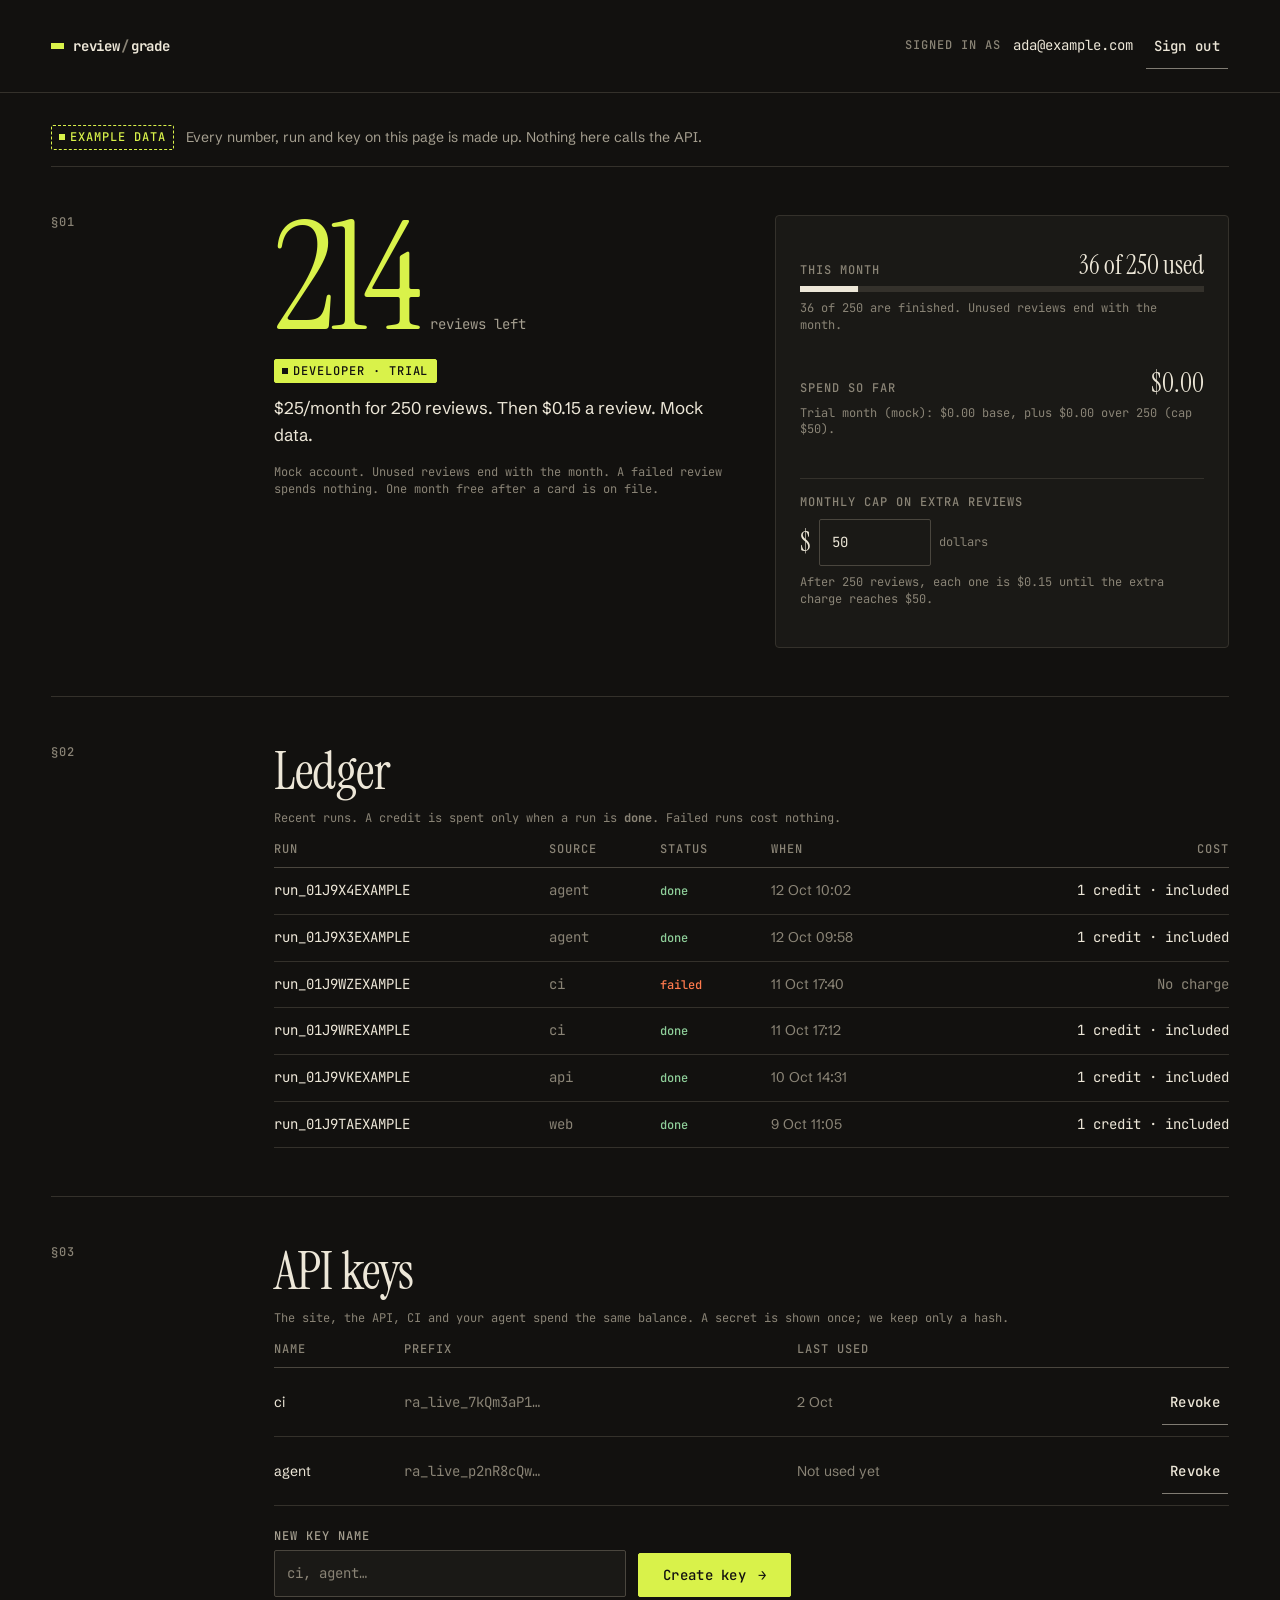
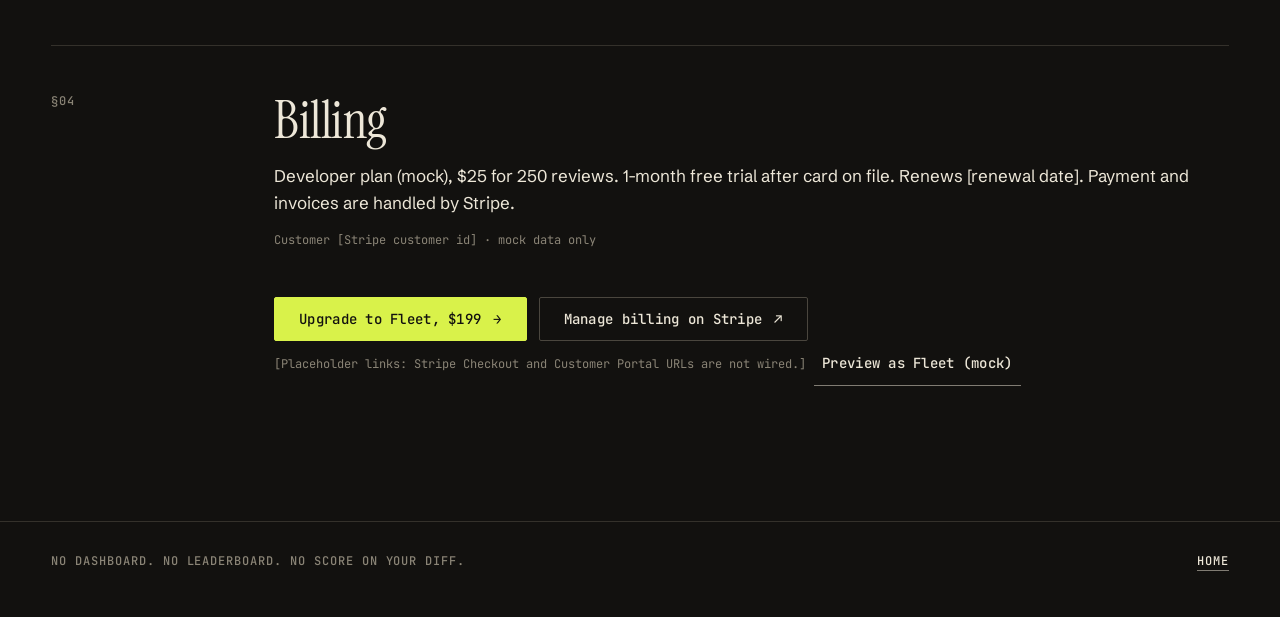
==== commit f2796b81: "Align pricing to Developer/Fleet with card-on-file trial Remove the old per-email free-review trial " ====
--- a/site/account.html
+++ b/site/account.html
@@ -36,8 +36,8 @@
         <div class="bal__hero rv">
           <h1 id="bal-h" class="vh">Balance</h1>
           <p class="bal__num"><span id="left" class="count">214</span><span class="bal__unit">reviews left</span></p>
-          <p class="bal__plan"><span class="tag tag--mark" id="plan-tag">Month</span> <span id="plan-line">$25 for 250 reviews, $0.10 each. Then $0.15 a review.</span></p>
-          <p class="hint">Unused reviews end with the month. A failed review spends nothing.</p>
+          <p class="bal__plan"><span class="tag tag--mark" id="plan-tag">Developer · trial</span> <span id="plan-line">$25/month for 250 reviews. Then $0.15 a review. Mock data.</span></p>
+          <p class="hint">Mock account. Unused reviews end with the month. A failed review spends nothing. One month free after a card is on file.</p>
         </div>
 
         <div class="usage rv" style="--i:1">
@@ -45,8 +45,8 @@
           <div class="meterbar" aria-hidden="true"><i id="used-bar"></i></div>
           <p class="hint" id="used-line">36 of 250 are finished. Unused reviews end with the month.</p>
 
-          <div class="usage__row"><span class="meta">Spend so far</span><span class="usage__val" id="spend">$25.00</span></div>
-          <p class="hint" id="spend-line">$25.00 for the month, plus $0.00 over 250.</p>
+          <div class="usage__row"><span class="meta">Spend so far</span><span class="usage__val" id="spend">$0.00</span></div>
+          <p class="hint" id="spend-line">Trial month (mock): $0.00 base, plus $0.00 over 250.</p>
 
           <form id="cap-form" class="cap">
             <label for="cap" class="meta">Monthly cap on extra reviews</label>
@@ -107,15 +107,15 @@
         <h2 id="bill-h" class="h2 rv">Billing</h2>
         <div class="bill rv" style="--i:1">
           <div>
-            <p id="bill-line">Month plan, $25 for 250 reviews. Renews [renewal date]. Payment and invoices are handled by Stripe.</p>
-            <p class="hint">Customer [Stripe customer id]</p>
+            <p id="bill-line">Developer plan (mock), $25 for 250 reviews. 1-month free trial after card on file. Renews [renewal date]. Payment and invoices are handled by Stripe.</p>
+            <p class="hint">Customer [Stripe customer id] · mock data only</p>
           </div>
           <div class="bill__cta">
-            <a class="btn btn--mark" id="upgrade" href="#" hidden>Upgrade to Month, $25 <span class="arr" aria-hidden="true">→</span></a>
+            <a class="btn btn--mark" id="upgrade" href="#">Upgrade to Fleet, $199 <span class="arr" aria-hidden="true">→</span></a>
             <a class="btn" id="manage" href="#">Manage billing on Stripe <span class="arr" aria-hidden="true">↗</span></a>
           </div>
         </div>
-        <p class="hint rv">[Placeholder links: Stripe Checkout and Customer Portal URLs are not wired.] <button class="btn btn--quiet link" type="button" id="plan-toggle">Preview as Trial</button></p>
+        <p class="hint rv">[Placeholder links: Stripe Checkout and Customer Portal URLs are not wired.] <button class="btn btn--quiet link" type="button" id="plan-toggle">Preview as Fleet (mock)</button></p>
       </div>
     </section>
   </main>
--- a/site/home.css
+++ b/site/home.css
@@ -40,7 +40,7 @@
 .ledger code { white-space: normal; word-break: break-word; }
 
 /* Pricing tiers */
-.tiers { display: grid; grid-template-columns: repeat(3, minmax(0, 1fr)); gap: var(--s-4); margin-top: var(--s-5); align-items: stretch; }
+.tiers { display: grid; grid-template-columns: repeat(2, minmax(0, 1fr)); gap: var(--s-4); margin-top: var(--s-5); align-items: stretch; max-width: 48rem; }
 .tier { position: relative; display: flex; flex-direction: column; gap: var(--s-4); padding: var(--s-6) var(--s-5); background: var(--c-carbon-2); border: 1px solid var(--c-line); border-radius: var(--r-2); }
 .tier.rv.in { transition: opacity var(--d-slow) var(--e-out), transform var(--d-base) var(--e-out), border-color var(--d-fast); }
 .tier.rv.in:hover { transform: translateY(-4px); border-color: var(--c-line-strong); }
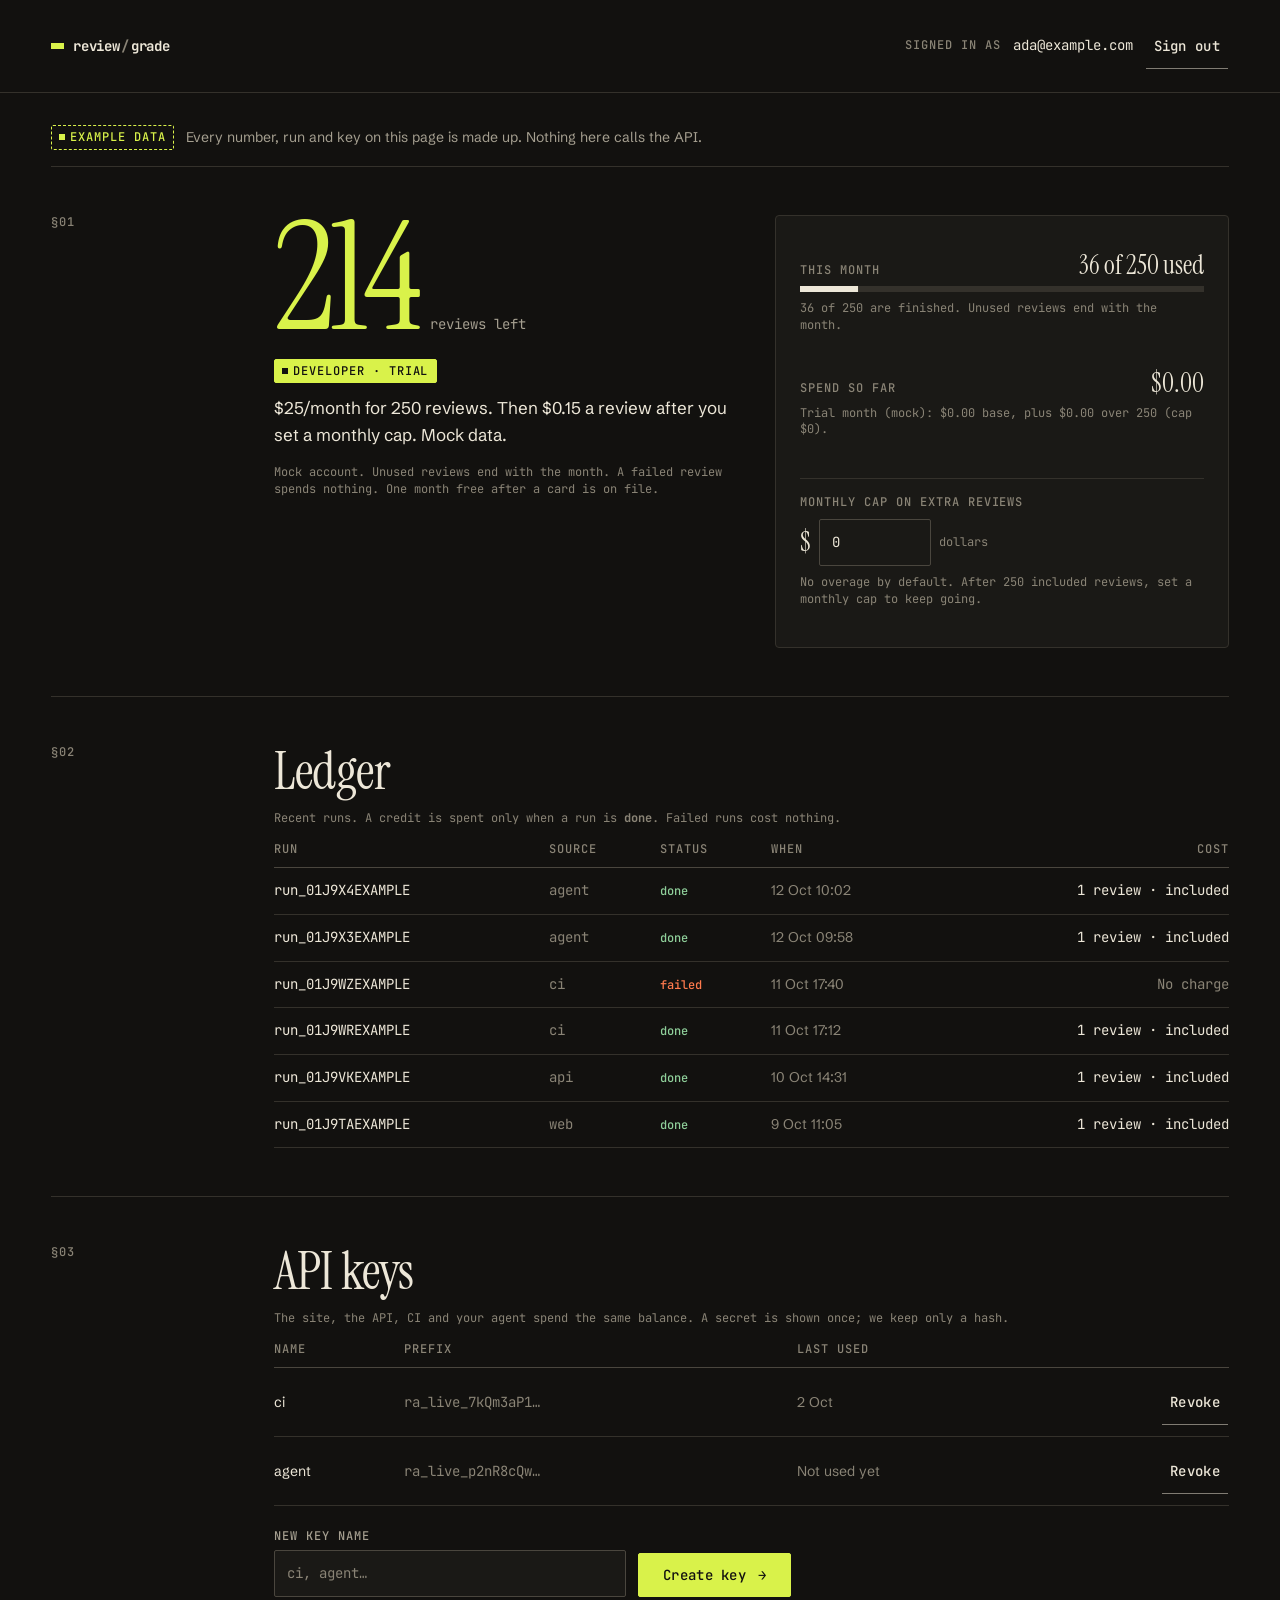
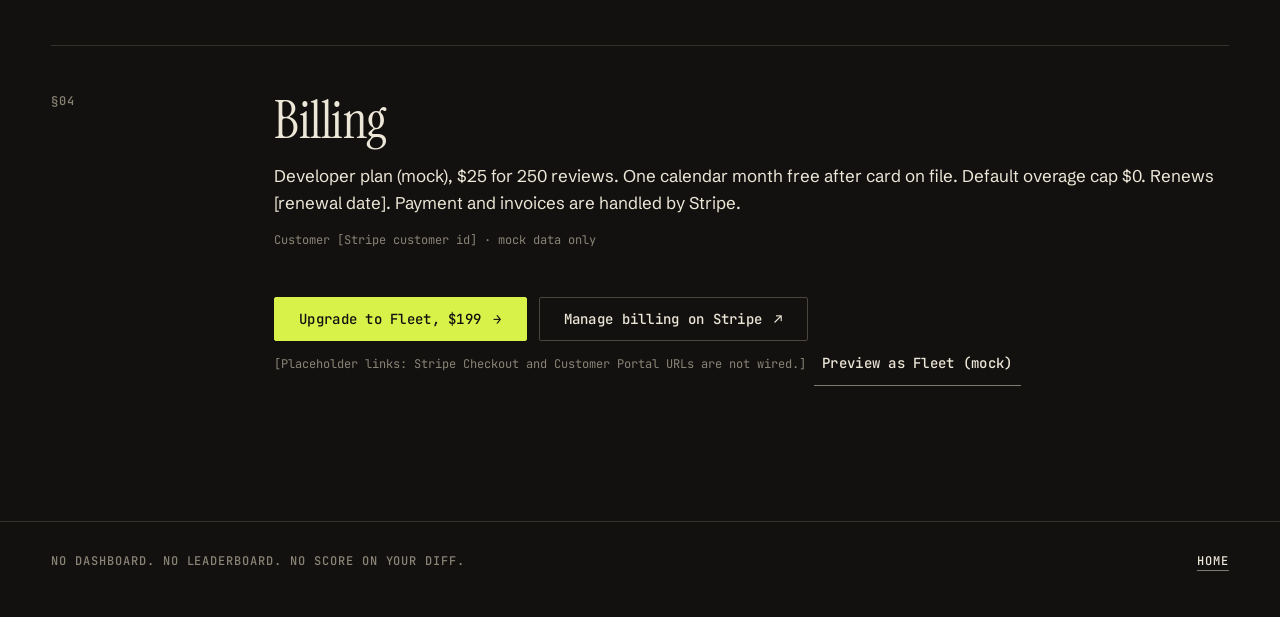
==== commit c2a4320c: "Default monthly overage cap to $0; retire credits access gate Daryl (21 Oct 2026): DEFAULT_MONTHLY_C" ====
--- a/site/account.html
+++ b/site/account.html
@@ -50,8 +50,8 @@
 
           <form id="cap-form" class="cap">
             <label for="cap" class="meta">Monthly cap on extra reviews</label>
-            <div class="cap__ctl"><span class="cap__sym" aria-hidden="true">$</span><input id="cap" class="input" name="cap" inputmode="numeric" autocomplete="off" value="50" aria-describedby="cap-line"><span class="hint">dollars</span></div>
-            <p class="hint" id="cap-line">After 250 reviews, each one is $0.15 until the extra charge reaches $50.</p>
+            <div class="cap__ctl"><span class="cap__sym" aria-hidden="true">$</span><input id="cap" class="input" name="cap" inputmode="numeric" autocomplete="off" value="0" aria-describedby="cap-line"><span class="hint">dollars</span></div>
+            <p class="hint" id="cap-line">No overage by default. After 250 included reviews, set a monthly cap to keep going.</p>
             <p class="hint cap__err" id="cap-note" role="status" hidden></p>
           </form>
         </div>
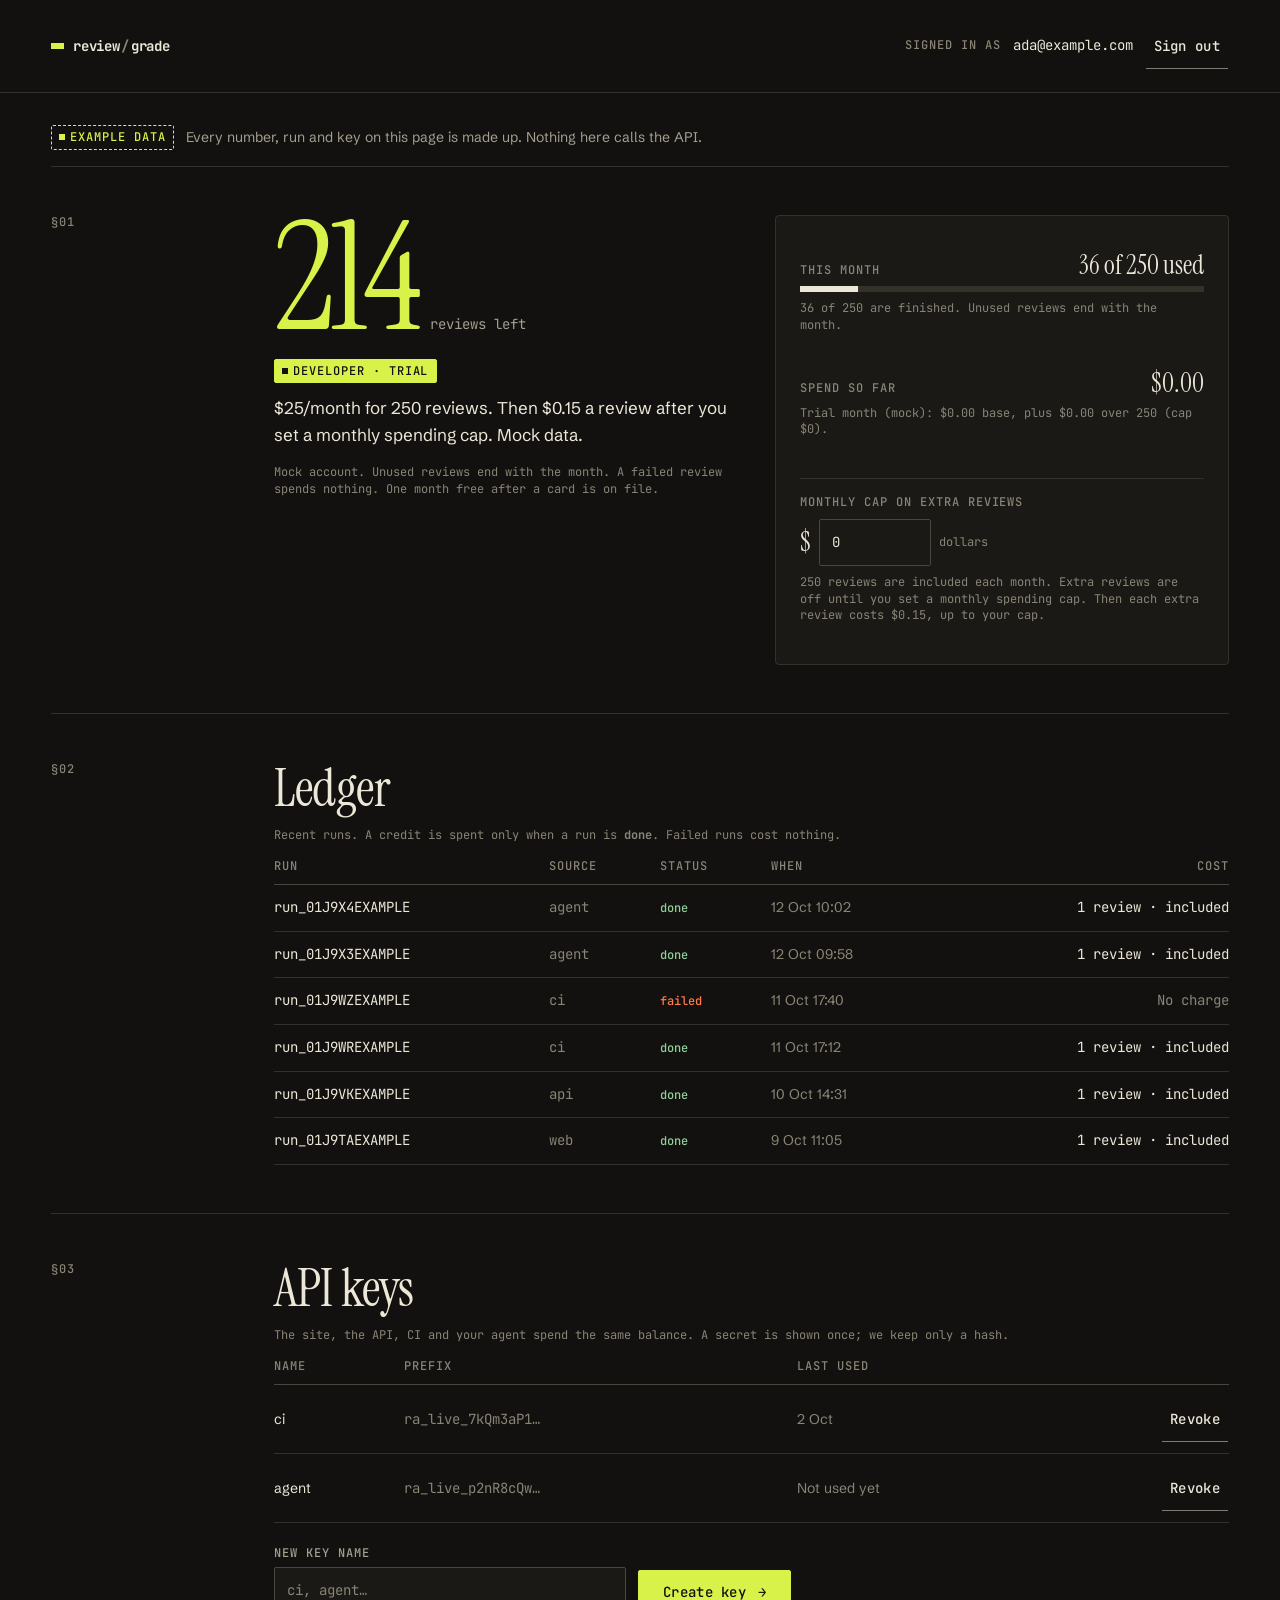
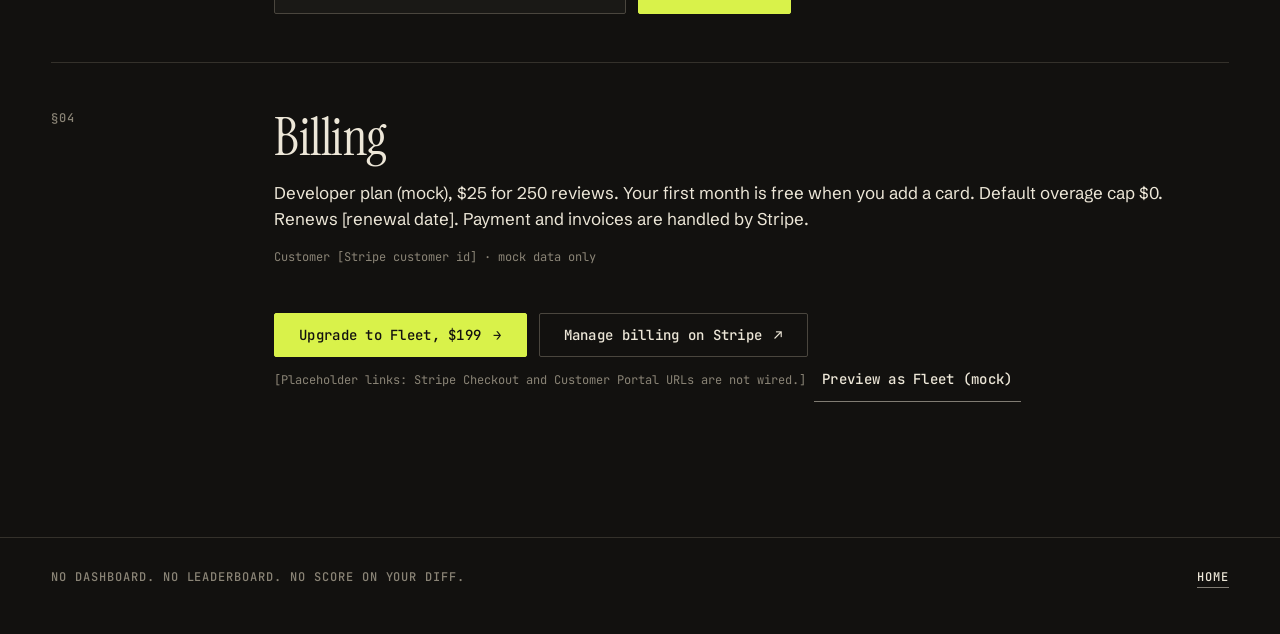
==== commit 57709eb7: "PM fixes: day-of-month trial, cap cents, /v1/me reviews_left Trial ends one month later on the same " ====
--- a/site/account.html
+++ b/site/account.html
@@ -51,7 +51,7 @@
           <form id="cap-form" class="cap">
             <label for="cap" class="meta">Monthly cap on extra reviews</label>
             <div class="cap__ctl"><span class="cap__sym" aria-hidden="true">$</span><input id="cap" class="input" name="cap" inputmode="numeric" autocomplete="off" value="0" aria-describedby="cap-line"><span class="hint">dollars</span></div>
-            <p class="hint" id="cap-line">No overage by default. After 250 included reviews, set a monthly cap to keep going.</p>
+            <p class="hint" id="cap-line">250 reviews are included each month. Extra reviews are off until you set a monthly spending cap. Then each extra review costs $0.15, up to your cap.</p>
             <p class="hint cap__err" id="cap-note" role="status" hidden></p>
           </form>
         </div>
